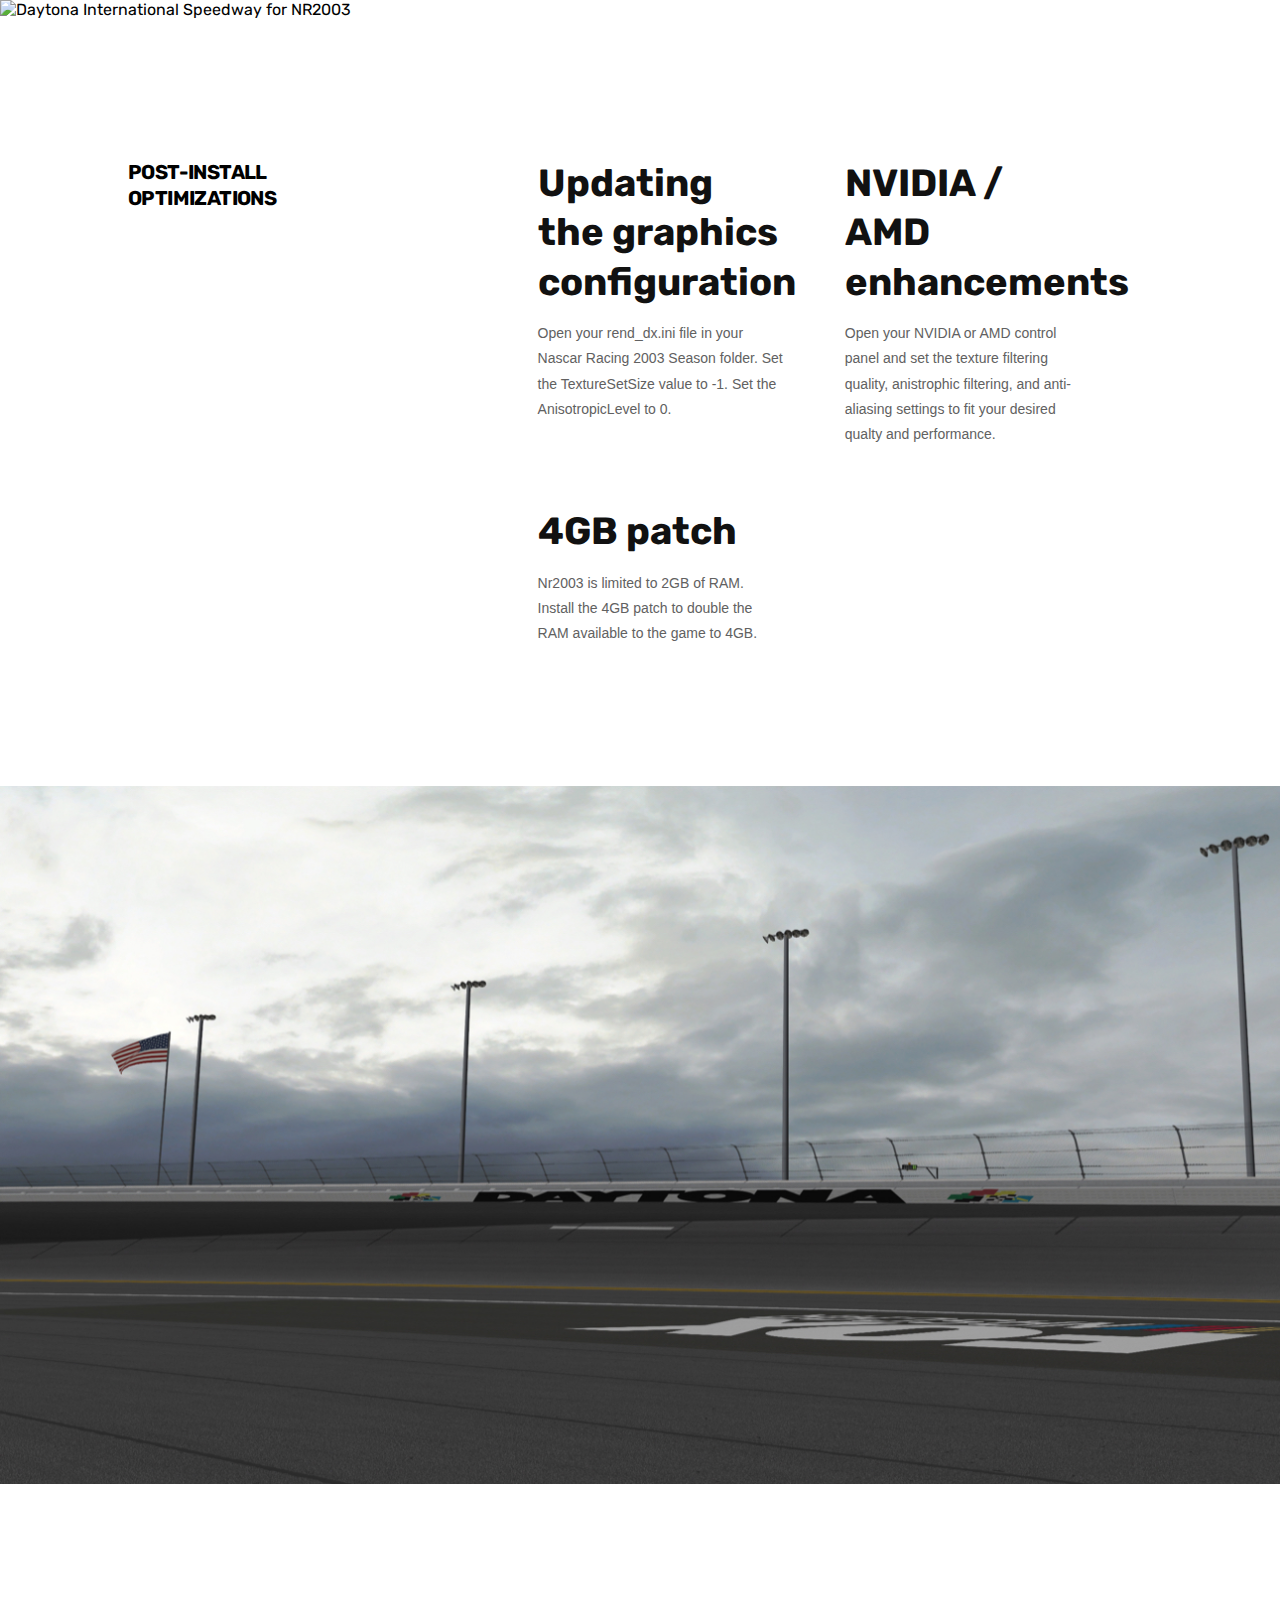
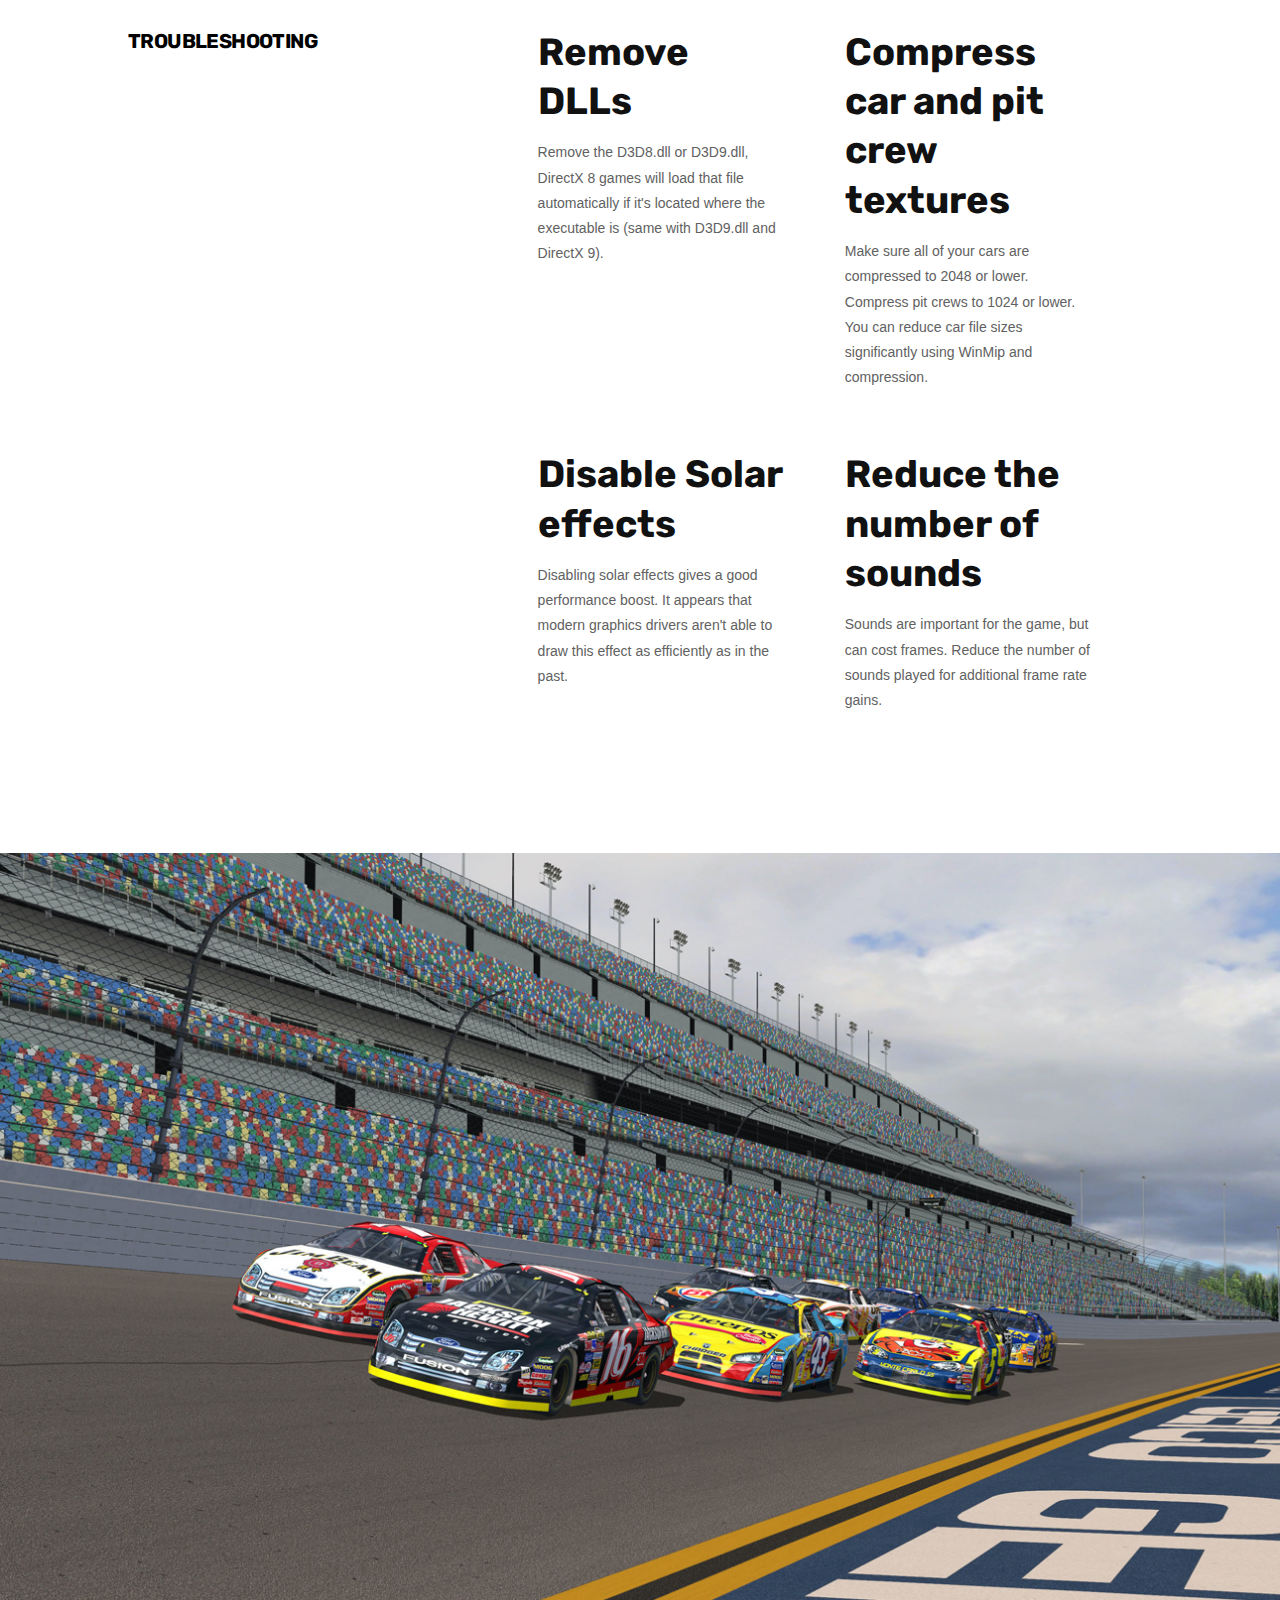
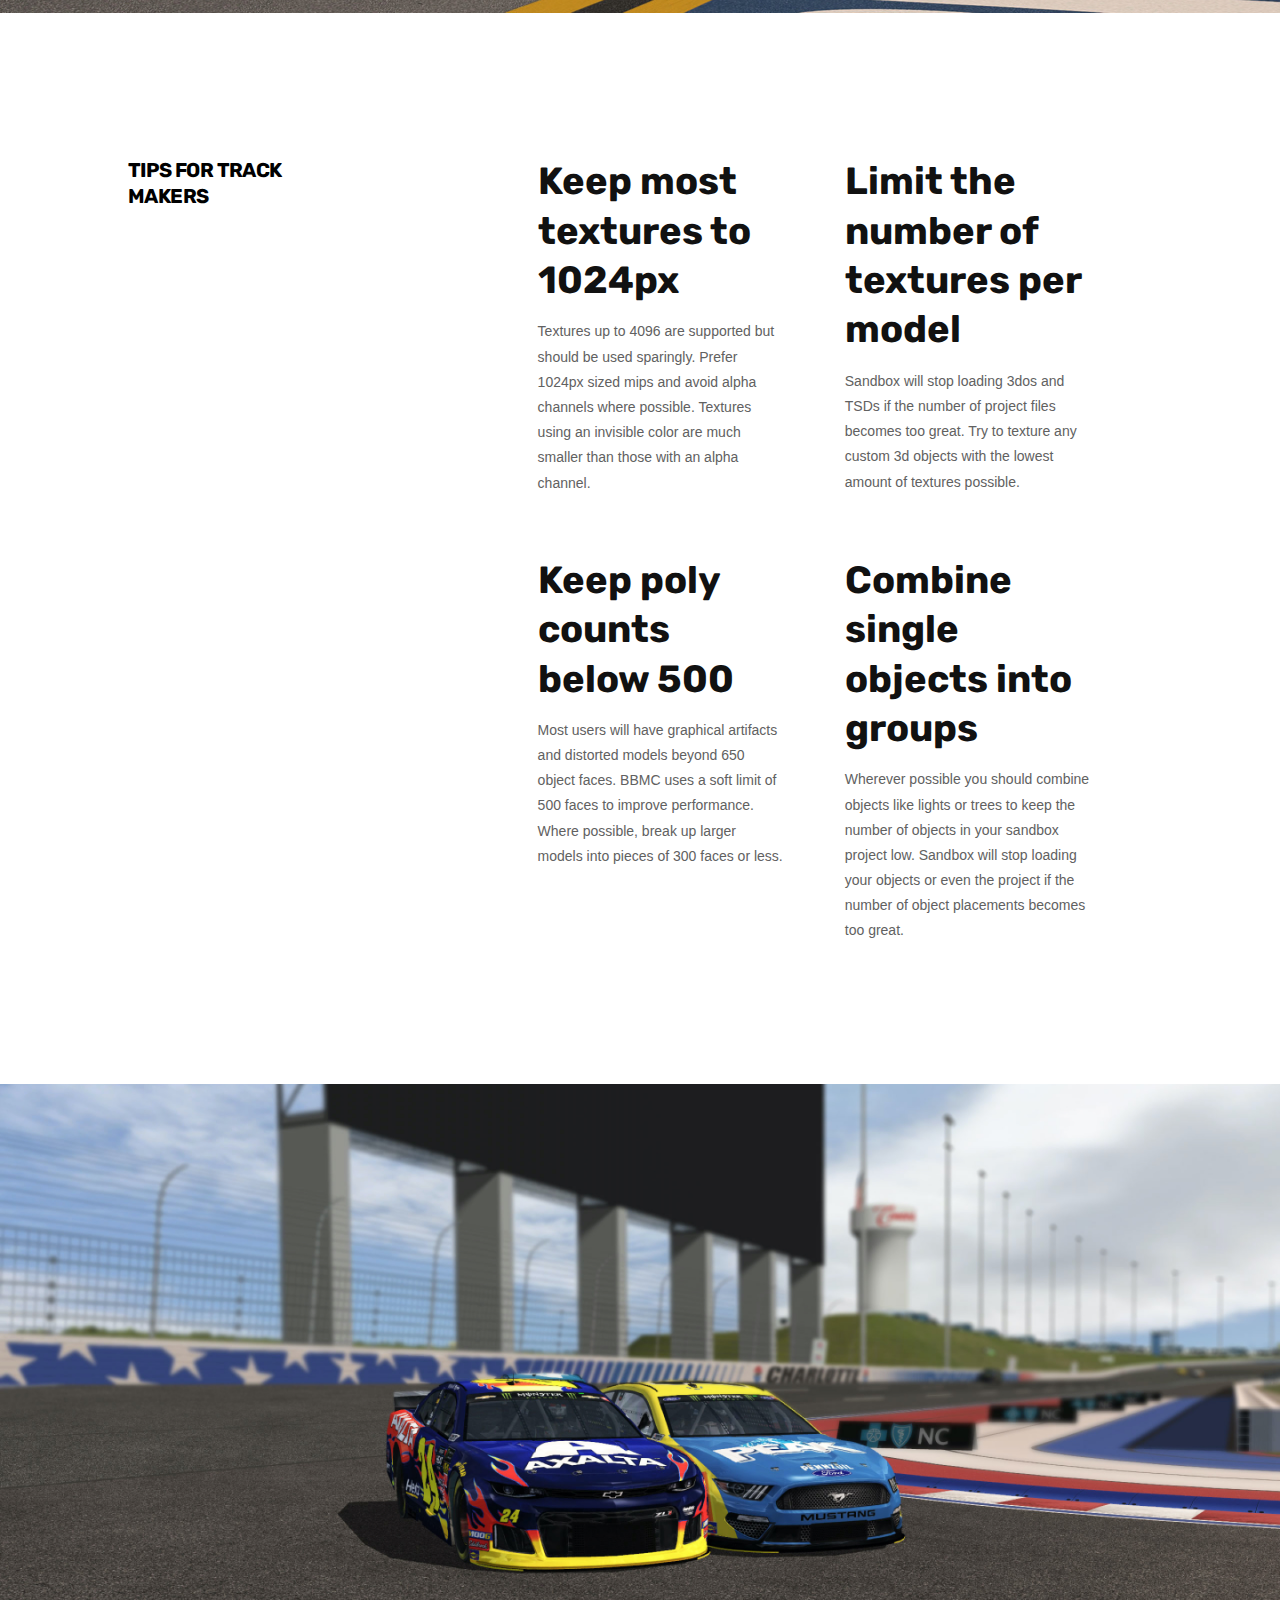
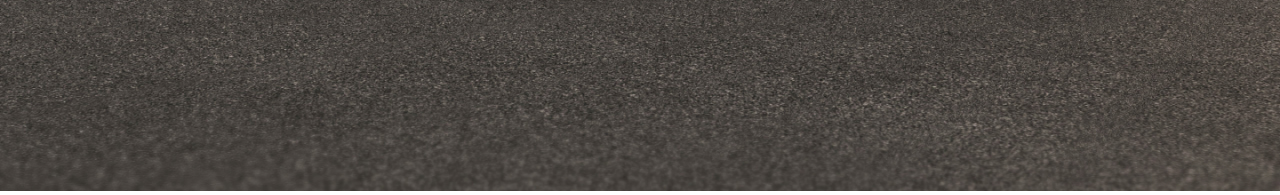
==== performance-guide/index.html @ 6f85775b "Adding performance page" ====
<!DOCTYPE html>
  <html>
  <head itemscope itemtype="http://schema.org/WebSite">
    <meta http-equiv="X-UA-Compatible" content="IE=edge" />
    <meta charset="utf-8" />

    <meta name="Author" content="Michael Ciarlo">
    <meta name="robots" content="noodp">
    <title itemprop="name">BBMC Performance Guide</title>
    <meta name="Description" content="BBMC tracks are made by Bryan Bieniek and Michael Ciarlo. We’re a team of passionate sim racers who decided to create new tracks for our favorite game — Nascar Racing 2003 Season. Our goal is to find the limits of the Papyrus racing engine while producing the most authentic and beautiful environments we can." />
    <meta name="Keywords" content="nr2003, nascar, papyrus, tracks, bb-mc, bbmc" />
    <meta name="viewport" content="width=device-width, initial-scale=1.0, user-scalable=yes" />
    <link href="https://fonts.googleapis.com/css2?family=Rubik:wght@600&display=swap" rel="stylesheet">

    <link href='../css/styles.css' rel='stylesheet' type='text/css' />
    <link rel="shortcut icon" type="image/png" href="../favicon.png"/>
    <link rel="icon" type="image/png" sizes="16x16" href="../favicon.png" />
    <link rel="icon" type="image/png" sizes="64x64" href="../favicon64.png">
    <link rel="icon" type="image/png" sizes="144x144" href="../favicon144.png">
    <link rel="icon" type="image/png" sizes="128x128" href="../favicon128.png">
    <link rel="icon" type="image/png" sizes="192x192" href="../favicon192.png">
  </head>
  <body class="performance-guide">
    <section class="performance-hero">
      <a href="/" title="Go to BBMC tracks"><img class="bbmc-logo" src="../images/bbmc_logo_white.svg"/></a>

      <div class="heading">
        <h1>Performance guide</h1>
        <p>Updated November 2020</p>
      </div>

      <img src="../images/performance-hero.jpg" alt="Daytona International Speedway for NR2003"/>
    </section>
    <section>
      <div class="wrapper flex">
        <h2>Post-install optimizations</h2>
        <ul>
          <li><strong>Updating the graphics configuration</strong><span>Open your rend_dx.ini file in your Nascar Racing 2003 Season folder. Set the TextureSetSize value to -1. Set the AnisotropicLevel to 0.</span></li><li><strong>NVIDIA / AMD enhancements</strong><span>Open your NVIDIA or AMD control panel and set the texture filtering quality, anistrophic filtering, and anti-aliasing settings to fit your desired qualty and performance.</span></li><li><strong>4GB patch</strong><span>Nr2003 is limited to 2GB of RAM. Install the 4GB patch to double the RAM available to the game to 4GB.</span></li>
        </ul>
      </div>
      <img src="../images/performance_01.jpg" class="full-bleed" alt="Daytona International Speedway for NR2003"/>
    </section>

    <section>
      <div class="wrapper flex">
        <h2>Troubleshooting</h2>
        <ul>
          <li><strong>Remove DLLs</strong><span>Remove the D3D8.dll or D3D9.dll, DirectX 8 games will load that file automatically if it's located where the executable is (same with D3D9.dll and DirectX 9).</span></li><li><strong>Compress car and pit crew textures</strong><span>Make sure all of your cars are compressed to 2048 or lower. Compress pit crews to 1024 or lower. You can reduce car file sizes significantly using WinMip and compression.</span></li><li><strong>Disable Solar effects</strong><span>Disabling solar effects gives a good performance boost. It appears that modern graphics drivers aren't able to draw this effect as efficiently as in the past.</span></li><li><strong>Reduce the number of sounds</strong><span>Sounds are important for the game, but can cost frames. Reduce the number of sounds played for additional frame rate gains.</span></li>
        </ul>
      </div>

      <img src="../images/performance_02.jpg" class="full-bleed" alt="Daytona International Speedway for NR2003"/>

    </section>

    <section>
      <div class="wrapper flex">
        <h2>Tips for track makers</h2>
        <ul>
          <li><strong>Keep most textures to 1024px</strong><span>Textures up to 4096 are supported but should be used sparingly. Prefer 1024px sized mips and avoid alpha channels where possible. Textures using an invisible color are much smaller than those with an alpha channel.</span></li><li><strong>Limit the number of textures per model</strong><span>Sandbox will stop loading 3dos and TSDs if the number of project files becomes too great. Try to texture any custom 3d objects with the lowest amount of textures possible.</span></li><li><strong>Keep poly counts below 500</strong><span>Most users will have graphical artifacts and distorted models beyond 650 object faces. BBMC uses a soft limit of 500 faces to improve performance. Where possible, break up larger models into pieces of 300 faces or less.</span></li><li><strong>Combine single objects into groups</strong><span>Wherever possible you should combine objects like lights or trees to keep the number of objects in your sandbox project low. Sandbox will stop loading your objects or even the project if the number of object placements becomes too great.</span></li>
        </ul>
      </div>
    </section>

    <section>
      <img src="../images/performance_03.jpg" class="full-bleed" alt="Bristol Motor Speedway for NR2003"/>
    </section>


    <script async src="https://www.googletagmanager.com/gtag/js?id=UA-72804362-2"></script>
    <script>
      window.dataLayer = window.dataLayer || [];
      function gtag(){dataLayer.push(arguments);}
      gtag('js', new Date());

      gtag('config', 'UA-72804362-2');
    </script>
  </body>
</html>
---- css/styles.css ----
html, body, div, span, applet, object, iframe,
h1, h2, h3, h4, h5, h6, p, blockquote, pre,
a, abbr, acronym, address, big, cite, code,
del, dfn, em, img, ins, kbd, q, s, samp,
small, strike, strong, sub, sup, tt, var,
b, u, i, center,
dl, dt, dd, ol, ul, li,
fieldset, form, label, legend,
table, caption, tbody, tfoot, thead, tr, th, td,
article, aside, canvas, details, embed,
figure, figcaption, footer, header, hgroup,
menu, nav, output, ruby, section, summary,
time, mark, audio, video {
  margin: 0;
  padding: 0;
  border: 0;
  font-size: 100%;
  font: inherit;
  vertical-align: baseline;
}
/* HTML5 display-role reset for older browsers */
article, aside, details, figcaption, figure,
footer, header, hgroup, menu, nav, section {
  display: block;
}

ol, ul {
  list-style: none;
}
blockquote, q {
  quotes: none;
}
blockquote:before, blockquote:after,
q:before, q:after {
  content: '';
  content: none;
}
table {
  border-collapse: collapse;
  border-spacing: 0;
}

a {
  text-decoration: none;
}

.wrapper {
  width: 90%;
  margin: 0 auto;
}

.track,
#archives,
#if-you-like-us {
  max-width: 1440px;
  margin: 0 auto;
}

html, body {
  background-color: #fff;
  font-family: "Rubik", "Helvetica", "Helvetica Neue", sans-serif;
  overflow-x: hidden;
}

.page-container {
  background: white;
}

p, a, li {
  font-family: "Helvetica", "Helvetica Neue", sans-serif;
}

em {
  font-style: italic;
}

.button,
input[type=submit] {
  border: 3px solid #E72C2C;
  padding: 14px 20px;
  font-size: 14px;
  color: #E72C2C;
  line-height: 1;
  font-weight: bold;
  display: inline-block;
  position: relative;
  z-index: 2;
  cursor: pointer;
  box-shadow: 0 1px 2px rgba(0,0,0,.1);
  transform: translate3d(0,0,0);
  transition: box-shadow 150ms ease-in-out, transform 150ms ease-in-out, background-color 100ms ease-in-out, color 100ms ease-in-out;
}

input[type=submit] {
  background-color: white;
  margin-top: 0;
  transform-origin: right;
  background-color: #E72C2C;
  color: white;
  font-size: 12px;
  -webkit-appearance: none;
}

.button:hover,
input[type=submit]:hover {
  background-color: #E72C2C;
  color: white;
  transform: translate3d(0,-1px,0);
  box-shadow: 0 8px 20px rgba(0,0,0,.3)
}

nav {
  box-sizing: border-box;
  text-align: center;
  background: #fff;
}

nav .wrapper {
  position: relative;
  padding: 28px 0 24px;
  border-bottom: 1px solid #eaeaea;
}

nav p {
  font-size: 10px;
  color: #757575;
  text-transform: uppercase;
  letter-spacing: 2px;
  padding: 4px 0;
}

nav form {
  display: none;
}

h2 {
  font-size: 22px;
  line-height: 1.3;
  font-weight: bold;
  margin-bottom: .5em;
  letter-spacing: -.03em;
  position: relative;
  z-index: 2;
  text-transform: uppercase;
}

p, li {
  font-size: 12px;
  color: #616161;
  line-height: 1.8;
}

p + p {
  margin-top: 2em;
}

p + a {
  margin-top: 2em;
}

.bbmc-logo {
  width: 140px;
  display: inline-block;
}

.nr2003-logo {
  display: none;
}

.track-nav {
  padding: 50px 0 50px;
  text-align: center;
}

.track-nav li.new::after,
.track.new h2::before {
  content: "NEW";
  font-family: "Rubik", "Helvetica", "Helvetica Neue", sans-serif;
  font-size: 10px;
  padding: 3px 3px;
  color: #fff;
  font-weight: bold;
  text-transform: uppercase;
  background-color: #E72C2C;
  position: absolute;
  top: 60px;
  left: 50%;
  margin-left: -15px;
  pointer-events: none;
}

.track.new h2::before {
  top: 5px;
  left: 0;
  margin-left: 0
}

.track-nav li {
  vertical-align: top;
  padding: 84px 0 30px;
  display: inline-block;
  width: 150px;
  text-align: center;
  position: relative;
}

.track-nav img {
  position: absolute;
  height: 90px;
  width: 120px;
  top: 0;
  left: 50%;
  margin-left: -60px;
  opacity: .2;
  transition: opacity 150ms ease-in-out;
}

.track-nav a:hover img {
  opacity: 1;
}

.track-nav a:hover .track-title {
  color: #E72C2C
}

.track-title,
.track-status {
  display: block;
  line-height: 1.4
}

.track-title {
  font-size: 12px;
  color: #333;
  font-weight: 600;
  letter-spacing: 0px;
  font-family: "Rubik", "Helvetica", "Helvetica Neue", sans-serif;
  text-transform: uppercase;
}

.pending .track-title {
  color: #7B7B7B;
}

.track-status {
  font-size: 13px;
  color: #7B7B7B;
  text-align: center;
}

.track {
  background: #1F1F1F;
  position: relative;
  margin-bottom: 40px;
}

.details-sidebar {
  background: #f5f7f9;
  color: #111;
  padding: 60px 40px;
  position: relative;
  overflow: hidden;
}

.details-sidebar p,
#if-you-like-us p {
  max-width: 400px;
  position: relative;
  z-index: 2;
}

.track a {
  color: #E72C2C;
}

.track a:hover {
  color: #fff;
}

.gallery {
  background-color: #1F1F1F;
  position: relative;
  z-index: 1;
  flex: 1;
  overflow: hidden;
}

.gallery li {
  position: relative;
}

.gallery img {
  display: block;
  width: 100%;
  opacity: 0;
  transition: opacity 200ms ease-in-out;
}

.gallery li:nth-child(n+2) {
  position: absolute;
  top: 0;
  left: 0;
}

.gallery li.active img {
  opacity: 1
}

.next-btn {
  position: absolute;
  display: block;
  right: 12px;
  bottom: 12px;
  z-index: 10;
  background: rgba(0,0,0,.5) url("../images/right_arrow.png") center no-repeat;
  background-size: 10px auto;
  width: 40px;
  height: 40px;
  font-size: 0;
  text-indent: -9999px;
  opacity: 0.8;
  transition: background-color 200ms ease-in-out;
}

.next-btn:hover {
  background-color: #111;
}

form input[type=submit] {
  margin-top: 2.5em;
  opacity: 1;
  display: inline-block;
}

.sandbox-track {
  width: 80%;
  margin-bottom: 40px;
}

#if-you-like-us {
  padding: 4em 0 6em;
}

#if-you-like-us input[type=submit] {
  font-size: 14px;
  padding: 18px 35px;
}

#if-you-like-us .wrapper {
  margin: 0 0 0 10%;
  width: 80%;
}

#if-you-like-us a {
  color: #656565;
  text-decoration: underline;
}

#if-you-like-us a:hover {
  color: #E72C2C;
}

.charlotte-image {
  width: 100%;
}

.half-image {
  width: 100%;
}

.about-image {
  margin: 6em auto 0;
  display: block;
  width: 80%;
}

#archives {
  padding: 120px 0;
}

#archives ul {
  display: flex;
  flex-direction: row;
  flex-wrap: wrap;
  border-bottom: 1px solid #eaeaea;
}

#archives li {
  flex: 1;
  border-top: 1px solid #eaeaea;
  position: relative;
  box-sizing: border-box;
}

#archives li:nth-child(odd) {
  padding: 2em 5% 2em 0;
  border-right: 1px solid #eaeaea;
}

#archives li:nth-child(even) {
  padding: 2em 0 2em 5%;
}

.download-title {
  font-size: 16px;
  display: block;
  margin-bottom: 1em;
  color: #333;
}

#archives h2 {
  font-size: 12px;
  text-transform: uppercase;
  letter-spacing: 0.2em;
  margin-bottom: 3em;
  color: #767676;
}

#archives a {
  display: inline-block;
  padding: .5em 1em;
  background: #f1f1f1;
  color: #333;
  font-size: 12px;
  font-weight: bold;
  flex: 1;
  box-shadow: 0 1px 2px rgba(0,0,0,.1);
  transform: translate3d(0,0,0);
  transition: box-shadow 150ms ease-in-out, transform 150ms ease-in-out, background-color 100ms ease-in-out, color 100ms ease-in-out;
}

#archives a:hover {
  background-color: #E72C2C;
  color: white;
  transform: translate3d(0,-1px,0);
  box-shadow: 0 8px 20px rgba(0,0,0,.3)
}

/*
* PERFORMANCE GUIDE
*/
.performance-hero {
  position: relative;
}

.performance-hero .bbmc-logo {
  position: absolute;
  top: 40px;
  left: 35%;
  width: 100px;
  z-index: 9999;
}

.performance-hero img {
  width: 180%;
  margin-left: -30%;
}

.performance-hero .heading {
  position: absolute;
  bottom: 40px;
  left: 5%;
  z-index: 9999;
}

.performance-hero h1 {
  font-size: 32px;
  line-height: .9;
  padding-bottom: .2em;
  text-transform: uppercase;
  color: white;
}

.performance-hero p {
  color: #b1b1b1;
}

.wrapper.flex {
  padding: 40px 0;
  width: 90%;
  max-width: 100%;
  position: relative;
}

.wrapper.flex h2 {
  max-width: 300px;
  font-size: 18px;
  text-transform: uppercase;
}

.performance-guide .full-bleed {
  width: 100%;
}

.performance-guide li {
  display: inline-block;
  vertical-align: top;
  padding-top: 30px;
  max-width: 400px;
}

.performance-guide li strong {
  font-size: 16px;
  font-weight: bold;
  display: block;
  line-height: 1.3;
  color: #111;
  font-family: "Rubik", "Helvetica", "Helvetica Neue", sans-serif;
}

.performance-guide li span {
  margin-top: .5em;
  line-height: 1.8;
  display: block;
}

@media screen and (min-width:520px) {
  .details-sidebar img {
    width: 230px;
  }
}

@media screen and (min-width:768px) {
  h2 {
    font-size: 28px;
  }

  .wrapper {
    width: 96%;
  }

  nav .wrapper {
    padding: 35px 0
  }

  nav form {
    position: absolute;
    top: 34px;
    right: 0;
    z-index: 9999;
    display: block;
  }

  nav input[type=submit] {
    margin: 0;
  }

  .nr2003-logo {
    display: block;
    position: absolute;
    top: 40px;
    left: 0;
    width: 60px;
  }

  .track-nav {
    padding: 40px 0 80px;
    text-align: center;
  }

  .track-nav.row-one {
    padding-bottom: 0;
  }

  .track-nav.row-one {
    padding-top: 10px;
  }

  .track-nav li.new::after {
    top: 85px;
  }

  .track-nav li {
    width: 15%;
    padding: 120px 0 0;
  }

  .track-nav img {
    top: 30px;
  }

  .details-sidebar {
    padding: 40px;
  }

  .details-sidebar h2,
  .details-sidebar p {
    width: 90%;
    max-width: 400px;
  }

  .details-sidebar img {
    width: 280px;
  }

  #if-you-like-us {
    padding: 8em 0 10em;
    display: flex;
    flex-direction: row;
    flex-wrap: nowrap;
  }

  #if-you-like-us .wrapper {
    flex: 1;
    margin-left: 5%;
  }

  #if-you-like-us .about-image {
    max-width: 40%;
    height: auto;
    margin: 0 5% 0 10%;
    display: block;
  }

  .sandbox-track {
    width: 495px;
    margin-bottom: 60px;
  }

  .download-title {
    font-size: 18px;
  }

  #archives a {
    font-size: 14px;
    font-weight: normal;
  }

  .performance-hero img {
    width: 100%;
    margin-left: 0;
  }

  .performance-hero .bbmc-logo {
    top: 60px;
    left: 10%;
  }

  .performance-hero .heading {
    bottom: 60px;
    left: 10%;
  }

  .performance-hero h1 {
    font-size: 38px;
  }

  .wrapper.flex {
    display: flex;
    flex-direction: row;
    flex-wrap: nowrap;
    padding: 60px 0;
    width: 80%;
  }

  .wrapper.flex h2 {
    width: 20%;
    max-width: 100%;
    font-size: 20px;
  }

  .wrapper.flex ul {
    width: 60%;
    margin-left: 20%;
  }

  .performance-guide li {
    width: 40%;
    padding-top: 40px;
  }

  .performance-guide li strong {
    font-size: 24px;
  }

  .performance-guide li span {
    margin-top: 1em;
  }

  .performance-guide li:nth-child(1),
  .performance-guide li:nth-child(2) {
    padding-top: 0;
  }

  .performance-guide li:nth-child(odd) {
    margin-right: 5%;
  }

  .performance-guide li:nth-child(even) {
    margin-left: 5%;
  }
}

@media screen and (min-width:1024px) {
  p, li {
    font-size: 13px;
  }

  .wrapper {
    width: 92%;
  }

  .nr2003-logo {
    width: 70px;
  }

  .track-nav.row-one {
    padding-top: 30px;
  }

  .track {
    display: flex;
    flex-direction: row;
    flex-wrap: nowrap;
    margin-bottom: 60px;
  }

  .details-sidebar {
    width: 30%;
  }

  .details-sidebar img {
    width: 340px;
    bottom: 60px;
  }

  .gallery img {
    width: auto;
    height: 500px;
    margin-left: -130px;
  }

  #if-you-like-us {
    padding-bottom: 12em;
  }

  #if-you-like-us h2 {
    margin-top :1em;
  }

  #if-you-like-us .wrapper {
    margin-left: 10%;
  }

  #if-you-like-us .about-image {
    margin-right: 10%;
  }

  #archives h2 {
    font-size: 14px;
  }

  #archives li:nth-child(odd) {
    padding: 3em 5% 3em 0;
  }

  #archives li:nth-child(even) {
    padding: 3em 0 3em 5%;
  }

  .download-title {
    font-size: 20px;
  }

  .performance-hero h1 {
    font-size: 51px;
  }

  .wrapper.flex {
    padding: 100px 0;
  }

  .performance-guide li {
    padding-top: 50px;
  }

  .performance-guide li strong {
    font-size: 32px;
  }
}

@media screen and (min-width:1180px) {
  .details-sidebar {
    width: 24%;
  }

  .gallery img {
    width: 128%;
    height: auto;
    margin-left: -14%;
  }

  .details-sidebar img {
    width: 432px;
    bottom: 20px;
  }
}

@media screen and (min-width:1280px) {
  p, li {
    font-size: 14px;
  }

  .details-sidebar {
    padding: 60px 50px;
  }

  .track {
    margin-bottom: 80px;
  }

  .track-nav {
    text-align: center;
  }

  .gallery img {
    width: 120%;
    margin-left: -10%;
  }

  footer {
    font-size: 12px;
  }

  footer .wrapper {
    padding: 140px 0 170px;
    position: relative;
  }

  #archives li {
    padding: 4em 0;
  }

  .performance-hero h1 {
    font-size: 67px;
  }

  .wrapper.flex {
    padding: 140px 0;
  }

  .performance-guide li {
    padding-top: 60px;
  }

  .performance-guide li strong {
    font-size: 38px;
  }
}

@media screen and (min-width:1440px) {
  nav .wrapper {
    padding: 44px 0;
    width: 88%;
    max-width: 1440px;
  }

  .nr2003-logo {
    top: 48px;
  }

  nav form {
    top: 42px;
  }

  .wrapper {
    width: 88%;
  }

  .track-nav {
    padding: 70px 0 90px;
  }

  .track-nav li {
    padding: 120px 0 20px;
  }

  .track-nav img {
    top: 20px;
  }

  .track-nav img {
    width: 150px;
    margin-left: -75px;
  }

  .details-sidebar {
    width: 22%;
  }
}

@media screen and (min-width: 1920px) {
  h2 {
    font-size: 36px;
  }

  p {
    font-size: 16px;
  }

  .gallery img {
    width: 120%;
    margin-left: -10%;
  }

  .track-nav li {
    width: 10%;
  }

  .details-sidebar {
    width: 20%;
  }

  #if-you-like-us .wrapper {
    margin-left: 15%;
  }

  #if-you-like-us .about-image {
    margin-right: 15%;
  }
}
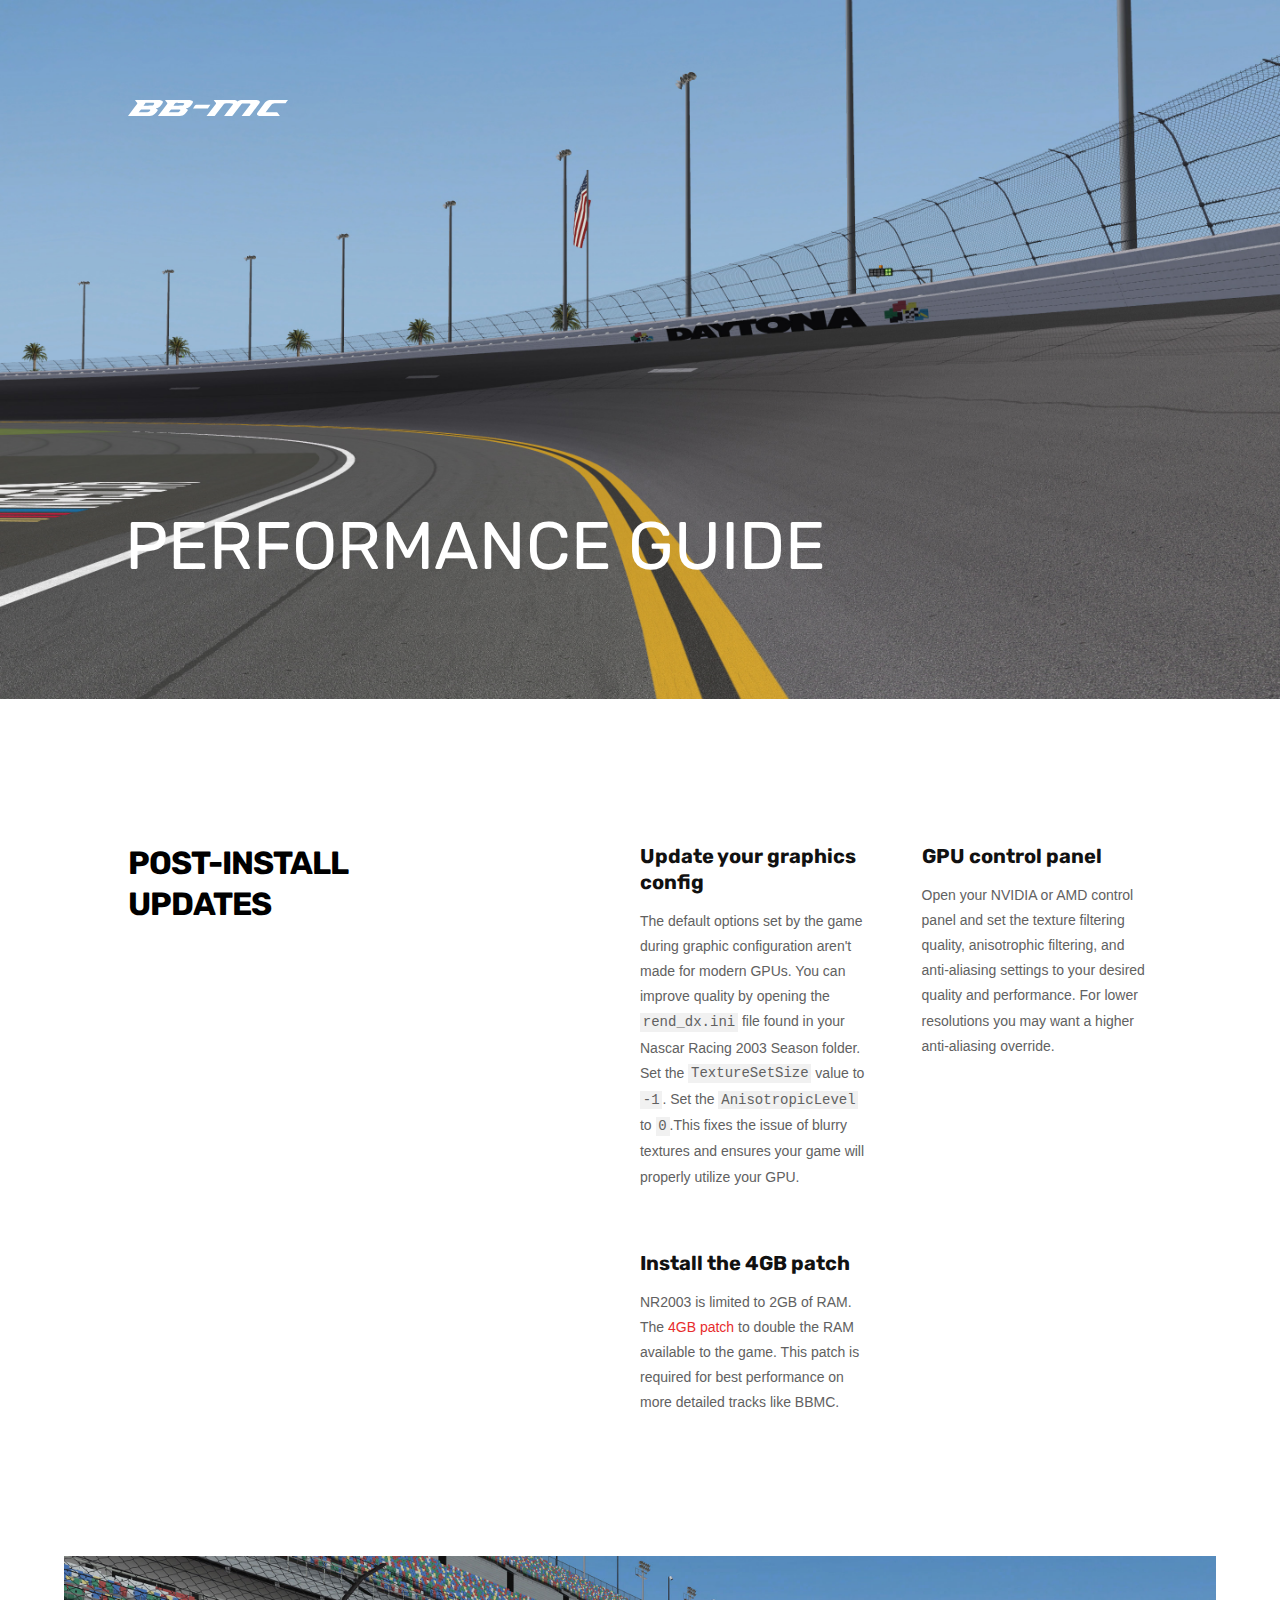
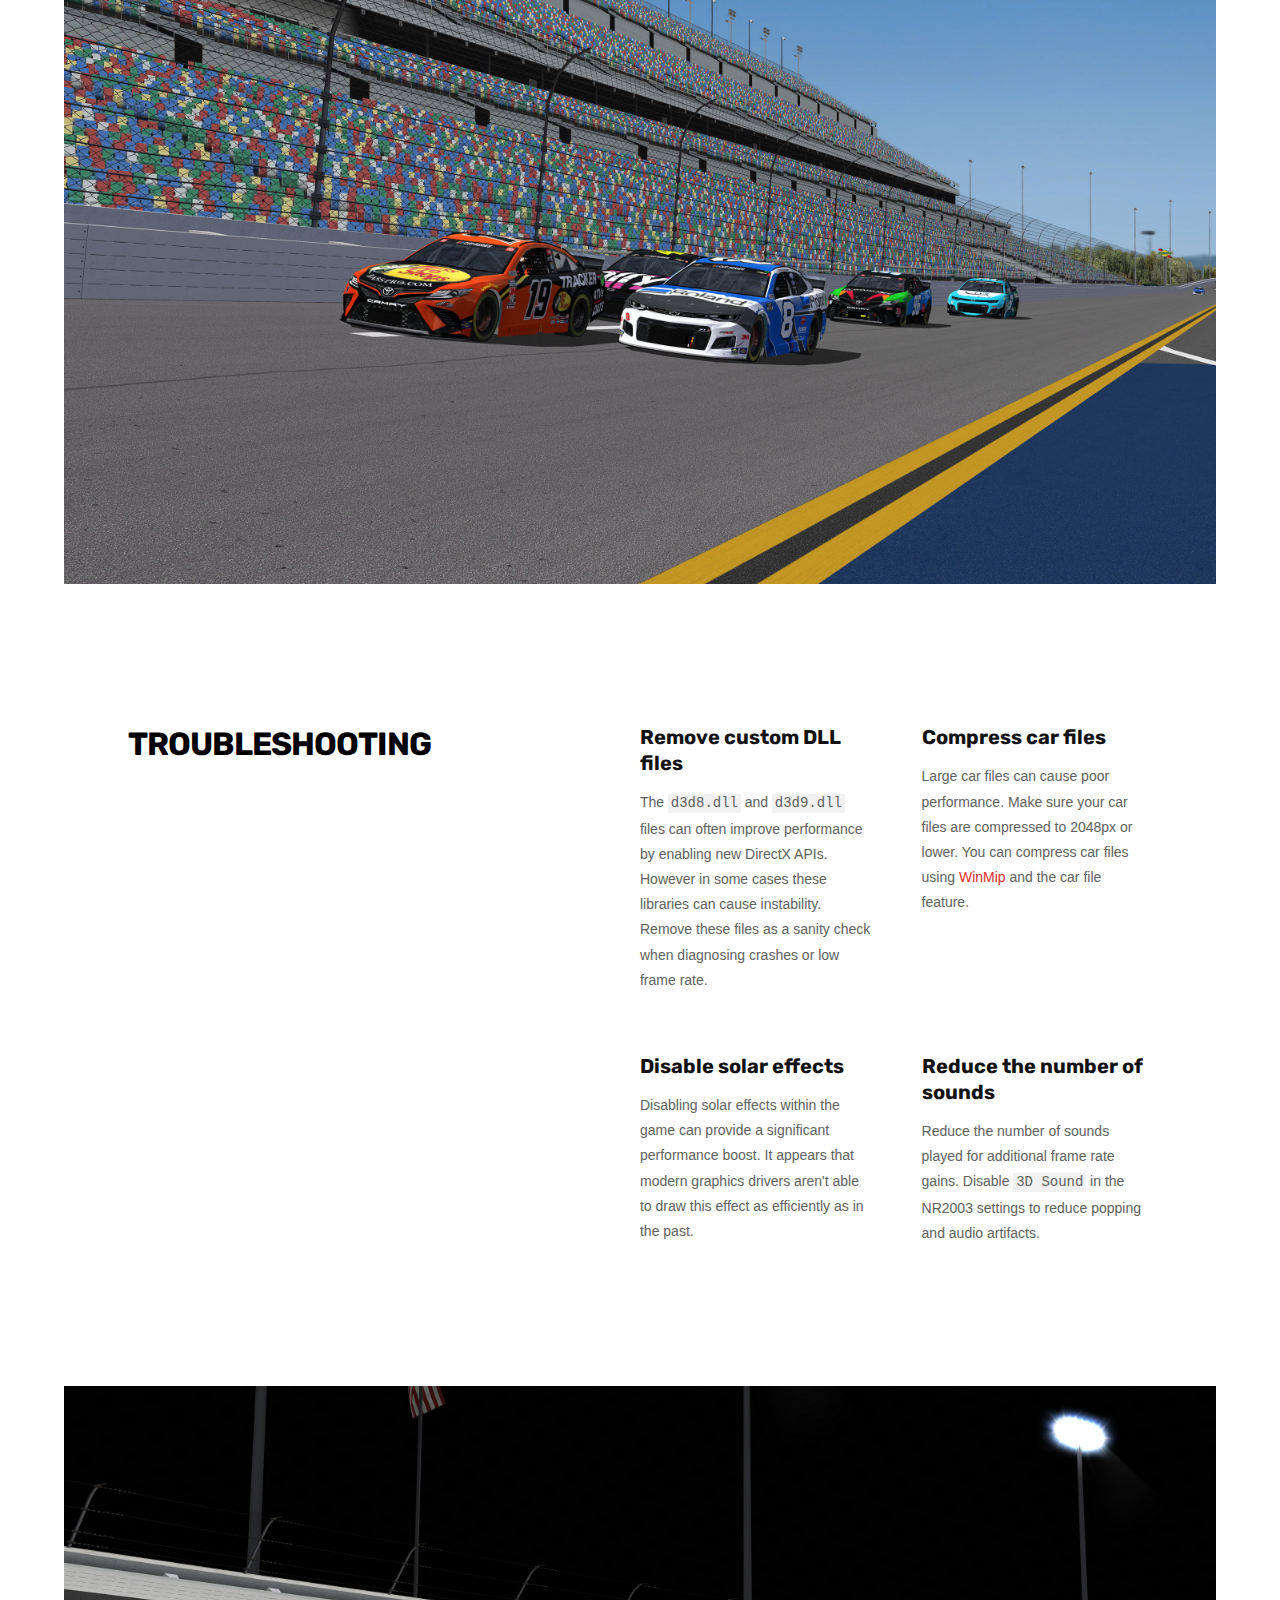
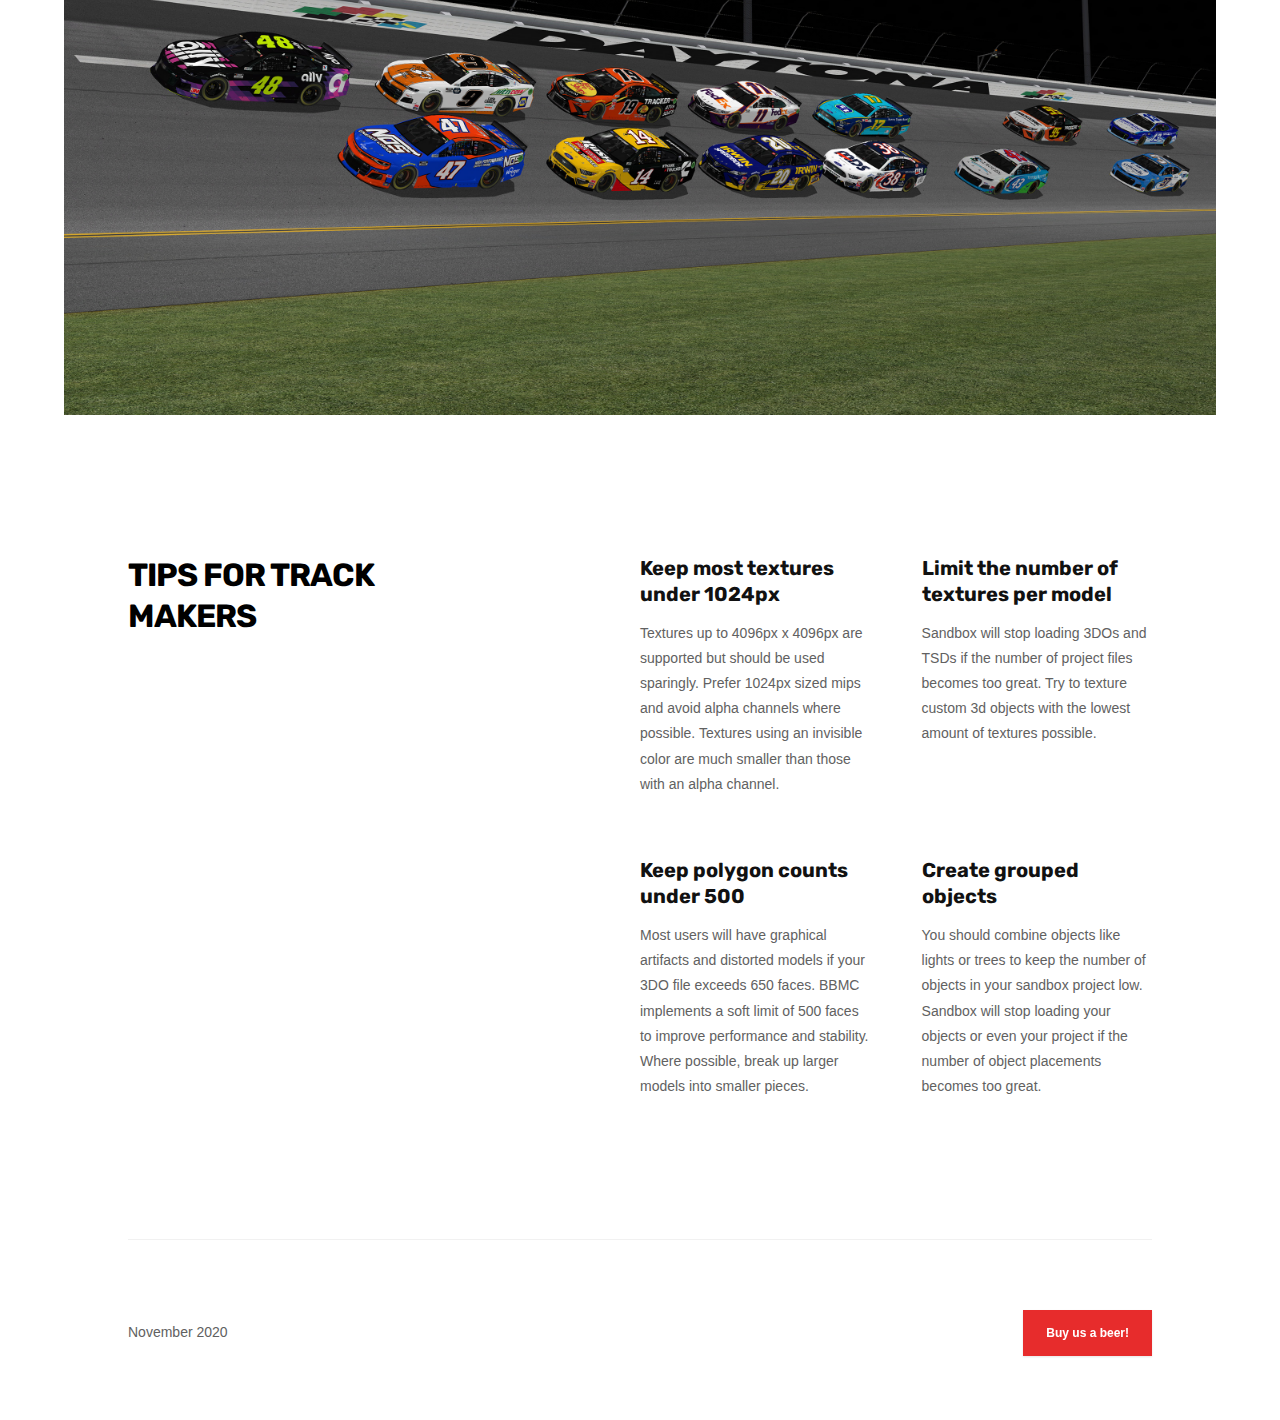
==== commit 65c02b5f: "Performance guide" ====
--- a/performance-guide/index.html
+++ b/performance-guide/index.html
@@ -26,16 +26,15 @@
 
       <div class="heading">
         <h1>Performance guide</h1>
-        <p>Updated November 2020</p>
       </div>
 
       <img src="../images/performance-hero.jpg" alt="Daytona International Speedway for NR2003"/>
     </section>
     <section>
       <div class="wrapper flex">
-        <h2>Post-install optimizations</h2>
+        <h2>Post-install updates</h2>
         <ul>
-          <li><strong>Updating the graphics configuration</strong><span>Open your rend_dx.ini file in your Nascar Racing 2003 Season folder. Set the TextureSetSize value to -1. Set the AnisotropicLevel to 0.</span></li><li><strong>NVIDIA / AMD enhancements</strong><span>Open your NVIDIA or AMD control panel and set the texture filtering quality, anistrophic filtering, and anti-aliasing settings to fit your desired qualty and performance.</span></li><li><strong>4GB patch</strong><span>Nr2003 is limited to 2GB of RAM. Install the 4GB patch to double the RAM available to the game to 4GB.</span></li>
+          <li><strong>Update your graphics config</strong><span>The default options set by the game during graphic configuration aren't made for modern GPUs. You can improve quality by opening the <code>rend_dx.ini</code> file found in your Nascar Racing 2003 Season folder. Set the <code>TextureSetSize</code> value to <code>-1</code>. Set the <code>AnisotropicLevel</code> to <code>0</code>.This fixes the issue of blurry textures and ensures your game will properly utilize your GPU.</span></li><li><strong>GPU control panel</strong><span>Open your NVIDIA or AMD control panel and set the texture filtering quality, anisotrophic filtering, and anti-aliasing settings to your desired quality and performance. For lower resolutions you may want a higher anti-aliasing override.</span></li><li><strong>Install the 4GB patch</strong><span>NR2003 is limited to 2GB of RAM. The <a href="https://ntcore.com/?page_id=371" title="4GB patch download">4GB patch</a> to double the RAM available to the game. This patch is required for best performance on more detailed tracks like BBMC.</span></li>
         </ul>
       </div>
       <img src="../images/performance_01.jpg" class="full-bleed" alt="Daytona International Speedway for NR2003"/>
@@ -45,7 +44,7 @@
       <div class="wrapper flex">
         <h2>Troubleshooting</h2>
         <ul>
-          <li><strong>Remove DLLs</strong><span>Remove the D3D8.dll or D3D9.dll, DirectX 8 games will load that file automatically if it's located where the executable is (same with D3D9.dll and DirectX 9).</span></li><li><strong>Compress car and pit crew textures</strong><span>Make sure all of your cars are compressed to 2048 or lower. Compress pit crews to 1024 or lower. You can reduce car file sizes significantly using WinMip and compression.</span></li><li><strong>Disable Solar effects</strong><span>Disabling solar effects gives a good performance boost. It appears that modern graphics drivers aren't able to draw this effect as efficiently as in the past.</span></li><li><strong>Reduce the number of sounds</strong><span>Sounds are important for the game, but can cost frames. Reduce the number of sounds played for additional frame rate gains.</span></li>
+          <li><strong>Remove custom DLL files</strong><span>The <code>d3d8.dll</code> and <code>d3d9.dll</code> files can often improve performance by enabling new DirectX APIs. However in some cases these libraries can cause instability. Remove these files as a sanity check when diagnosing crashes or low frame rate.</span></li><li><strong>Compress car files</strong><span>Large car files can cause poor performance. Make sure your car files are compressed to 2048px or lower. You can compress car files using <a href="https://nr2k3.weebly.com/links.html">WinMip</a> and the car file feature.</span></li><li><strong>Disable solar effects</strong><span>Disabling solar effects within the game can provide a significant performance boost. It appears that modern graphics drivers aren't able to draw this effect as efficiently as in the past.</span></li><li><strong>Reduce the number of sounds</strong><span>Reduce the number of sounds played for additional frame rate gains. Disable <code>3D Sound</code> in the NR2003 settings to reduce popping and audio artifacts.</span></li>
         </ul>
       </div>
 
@@ -57,17 +56,23 @@
       <div class="wrapper flex">
         <h2>Tips for track makers</h2>
         <ul>
-          <li><strong>Keep most textures to 1024px</strong><span>Textures up to 4096 are supported but should be used sparingly. Prefer 1024px sized mips and avoid alpha channels where possible. Textures using an invisible color are much smaller than those with an alpha channel.</span></li><li><strong>Limit the number of textures per model</strong><span>Sandbox will stop loading 3dos and TSDs if the number of project files becomes too great. Try to texture any custom 3d objects with the lowest amount of textures possible.</span></li><li><strong>Keep poly counts below 500</strong><span>Most users will have graphical artifacts and distorted models beyond 650 object faces. BBMC uses a soft limit of 500 faces to improve performance. Where possible, break up larger models into pieces of 300 faces or less.</span></li><li><strong>Combine single objects into groups</strong><span>Wherever possible you should combine objects like lights or trees to keep the number of objects in your sandbox project low. Sandbox will stop loading your objects or even the project if the number of object placements becomes too great.</span></li>
+          <li><strong>Keep most textures under 1024px</strong><span>Textures up to 4096px x 4096px are supported but should be used sparingly. Prefer 1024px sized mips and avoid alpha channels where possible. Textures using an invisible color are much smaller than those with an alpha channel.</span></li><li><strong>Limit the number of textures per model</strong><span>Sandbox will stop loading 3DOs and TSDs if the number of project files becomes too great. Try to texture custom 3d objects with the lowest amount of textures possible.</span></li><li><strong>Keep polygon counts under 500</strong><span>Most users will have graphical artifacts and distorted models if your 3DO file exceeds 650 faces. BBMC implements a soft limit of 500 faces to improve performance and stability. Where possible, break up larger models into smaller pieces.</span></li><li><strong>Create grouped objects</strong><span>You should combine objects like lights or trees to keep the number of objects in your sandbox project low. Sandbox will stop loading your objects or even your project if the number of object placements becomes too great.</span></li>
         </ul>
       </div>
     </section>
 
-    <section>
-      <img src="../images/performance_03.jpg" class="full-bleed" alt="Bristol Motor Speedway for NR2003"/>
-    </section>
+    <footer>
+      <div class="wrapper flex">
+        <p>November 2020</p>
 
+        <form action="https://www.paypal.com/cgi-bin/webscr" method="post" target="_top">
+          <input type="hidden" name="cmd" value="_s-xclick">
+          <input type="hidden" name="encrypted" value="-----BEGIN [base64]/Ld/7AnKTxLSsSn9MILS9XUJB+LjviXIjpAPSilrXqiF1tpsbYVTB7MCBTBFT0xLMkMaRyl9DXPT93Aesy8qOb44S8ISNP3ZuZ2pFSe6hI1AZSZCnqjGi8lLxo4keRy+KV/[base64]/hJl66/RGqrj5rFb08sAABNTzDTiqqNpJeBsYs/[base64]/MA0GCSqGSIb3DQEBBQUAA4GBAIFfOlaagFrl71+jq6OKidbWFSE+Q4FqROvdgIONth+8kSK//Y/4ihuE4Ymvzn5ceE3S/[base64]/CYFsrI1hrlqDE5iIVI6xHju+7VVsXNITMTmZ12gdlLPNahbM4hONWyWEFKC5I/IgQmeHvSf1NakFo8JRTotuAVs6D/0YvlEqB1TQoZnE9zcMwkSItXrFla8p/ffb0wojvuf2L8EDoYLwv6KZ6eOqG/DkrmI8Ya5G-----END PKCS7-----">
+          <input type="submit" border="0" value="Buy us a beer!" name="submit" alt="Buy us a beer through Paypal">
+        </form>
+      </div>
+    </footer>
 
-    <script async src="https://www.googletagmanager.com/gtag/js?id=UA-72804362-2"></script>
     <script>
       window.dataLayer = window.dataLayer || [];
       function gtag(){dataLayer.push(arguments);}
--- a/css/styles.css
+++ b/css/styles.css
@@ -40,8 +40,19 @@
   border-spacing: 0;
 }
 
-a {
+a:link {
   text-decoration: none;
+  color: #E72C2C;
+  transition: color 100ms ease-in-out;
+}
+
+a:hover,
+a:visited:hover {
+  color: #111;
+}
+
+a:visited {
+  color: #9f4242;
 }
 
 .wrapper {
@@ -72,6 +83,12 @@
 
 em {
   font-style: italic;
+}
+
+code {
+  font-family: "Consolas", monospace;
+  background: #f1f1f1;
+  padding: 0.1em .2em;
 }
 
 .button,
@@ -466,13 +483,16 @@
 .performance-hero h1 {
   font-size: 32px;
   line-height: .9;
-  padding-bottom: .2em;
+  padding-bottom: .4em;
   text-transform: uppercase;
   color: white;
+  margin-left: -.05em;
 }
 
 .performance-hero p {
-  color: #b1b1b1;
+  color: rgba(255,255,255,.5);
+  text-transform: uppercase;
+  letter-spacing: 0.03em;
 }
 
 .wrapper.flex {
@@ -484,12 +504,14 @@
 
 .wrapper.flex h2 {
   max-width: 300px;
-  font-size: 18px;
+  font-size: 20px;
   text-transform: uppercase;
 }
 
 .performance-guide .full-bleed {
-  width: 100%;
+  width: 90%;
+  display: block;
+  margin: 0 auto;
 }
 
 .performance-guide li {
@@ -514,6 +536,17 @@
   display: block;
 }
 
+.performance-guide footer .wrapper {
+  border-top: 1px solid #f1f1f1;
+  padding: 80px 0;
+}
+
+.performance-guide footer form {
+  position: absolute;
+  top: 40px;
+  right: 0;
+}
+
 @media screen and (min-width:520px) {
   .details-sidebar img {
     width: 230px;
@@ -632,12 +665,12 @@
   }
 
   .performance-hero .bbmc-logo {
-    top: 60px;
+    top: 80px;
     left: 10%;
   }
 
   .performance-hero .heading {
-    bottom: 60px;
+    bottom: 80px;
     left: 10%;
   }
 
@@ -649,28 +682,28 @@
     display: flex;
     flex-direction: row;
     flex-wrap: nowrap;
-    padding: 60px 0;
+    padding: 80px 0;
     width: 80%;
   }
 
   .wrapper.flex h2 {
-    width: 20%;
+    width: 30%;
     max-width: 100%;
-    font-size: 20px;
+    font-size: 24px;
   }
 
   .wrapper.flex ul {
-    width: 60%;
+    width: 50%;
     margin-left: 20%;
   }
 
   .performance-guide li {
-    width: 40%;
+    width: 45%;
     padding-top: 40px;
   }
 
   .performance-guide li strong {
-    font-size: 24px;
+    font-size: 18px;
   }
 
   .performance-guide li span {
@@ -762,20 +795,25 @@
     font-size: 20px;
   }
 
+  .performance-hero .bbmc-logo {
+    top: 100px;
+    width: 140px;
+  }
+
+  .performance-hero .heading {
+    bottom: 100px;
+  }
+
   .performance-hero h1 {
     font-size: 51px;
   }
 
   .wrapper.flex {
-    padding: 100px 0;
+    padding: 120px 0;
   }
 
   .performance-guide li {
     padding-top: 50px;
-  }
-
-  .performance-guide li strong {
-    font-size: 32px;
   }
 }
 
@@ -831,6 +869,15 @@
     padding: 4em 0;
   }
 
+  .performance-hero .bbmc-logo {
+    top: 100px;
+    width: 160px;
+  }
+
+  .performance-hero .heading {
+    bottom: 100px;
+  }
+
   .performance-hero h1 {
     font-size: 67px;
   }
@@ -843,8 +890,12 @@
     padding-top: 60px;
   }
 
+  .wrapper.flex h2 {
+    font-size: 32px;
+  }
+
   .performance-guide li strong {
-    font-size: 38px;
+    font-size: 20px;
   }
 }
 
@@ -887,6 +938,30 @@
   .details-sidebar {
     width: 22%;
   }
+
+  .performance-hero .bbmc-logo {
+    left: 15%;
+  }
+
+  .performance-hero .heading {
+    left: 15%;
+  }
+
+  .wrapper.flex {
+    width: 70%;
+  }
+
+  .performance-guide .full-bleed {
+    width: 80%;
+  }
+
+  .performance-guide footer .wrapper {
+    padding: 100px 0;
+  }
+
+  .performance-guide footer form {
+    top: 60px;
+  }
 }
 
 @media screen and (min-width: 1920px) {
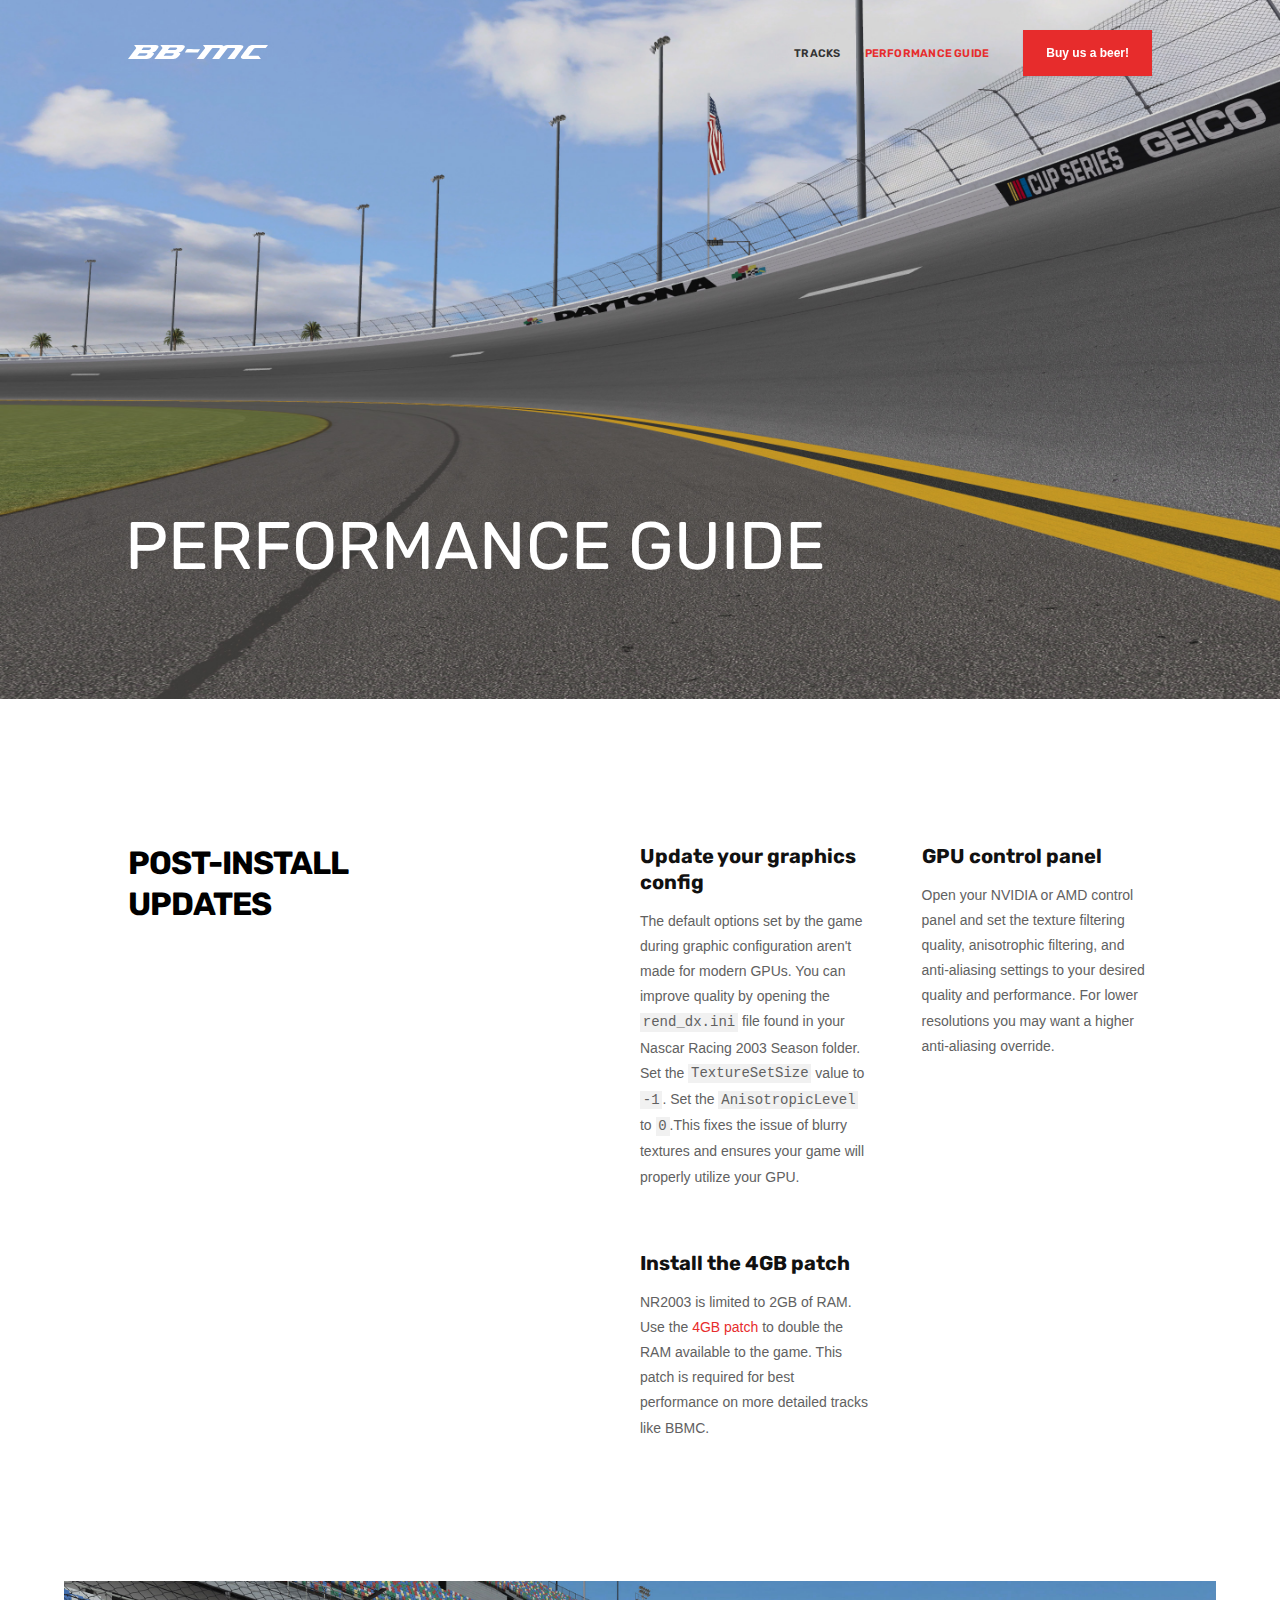
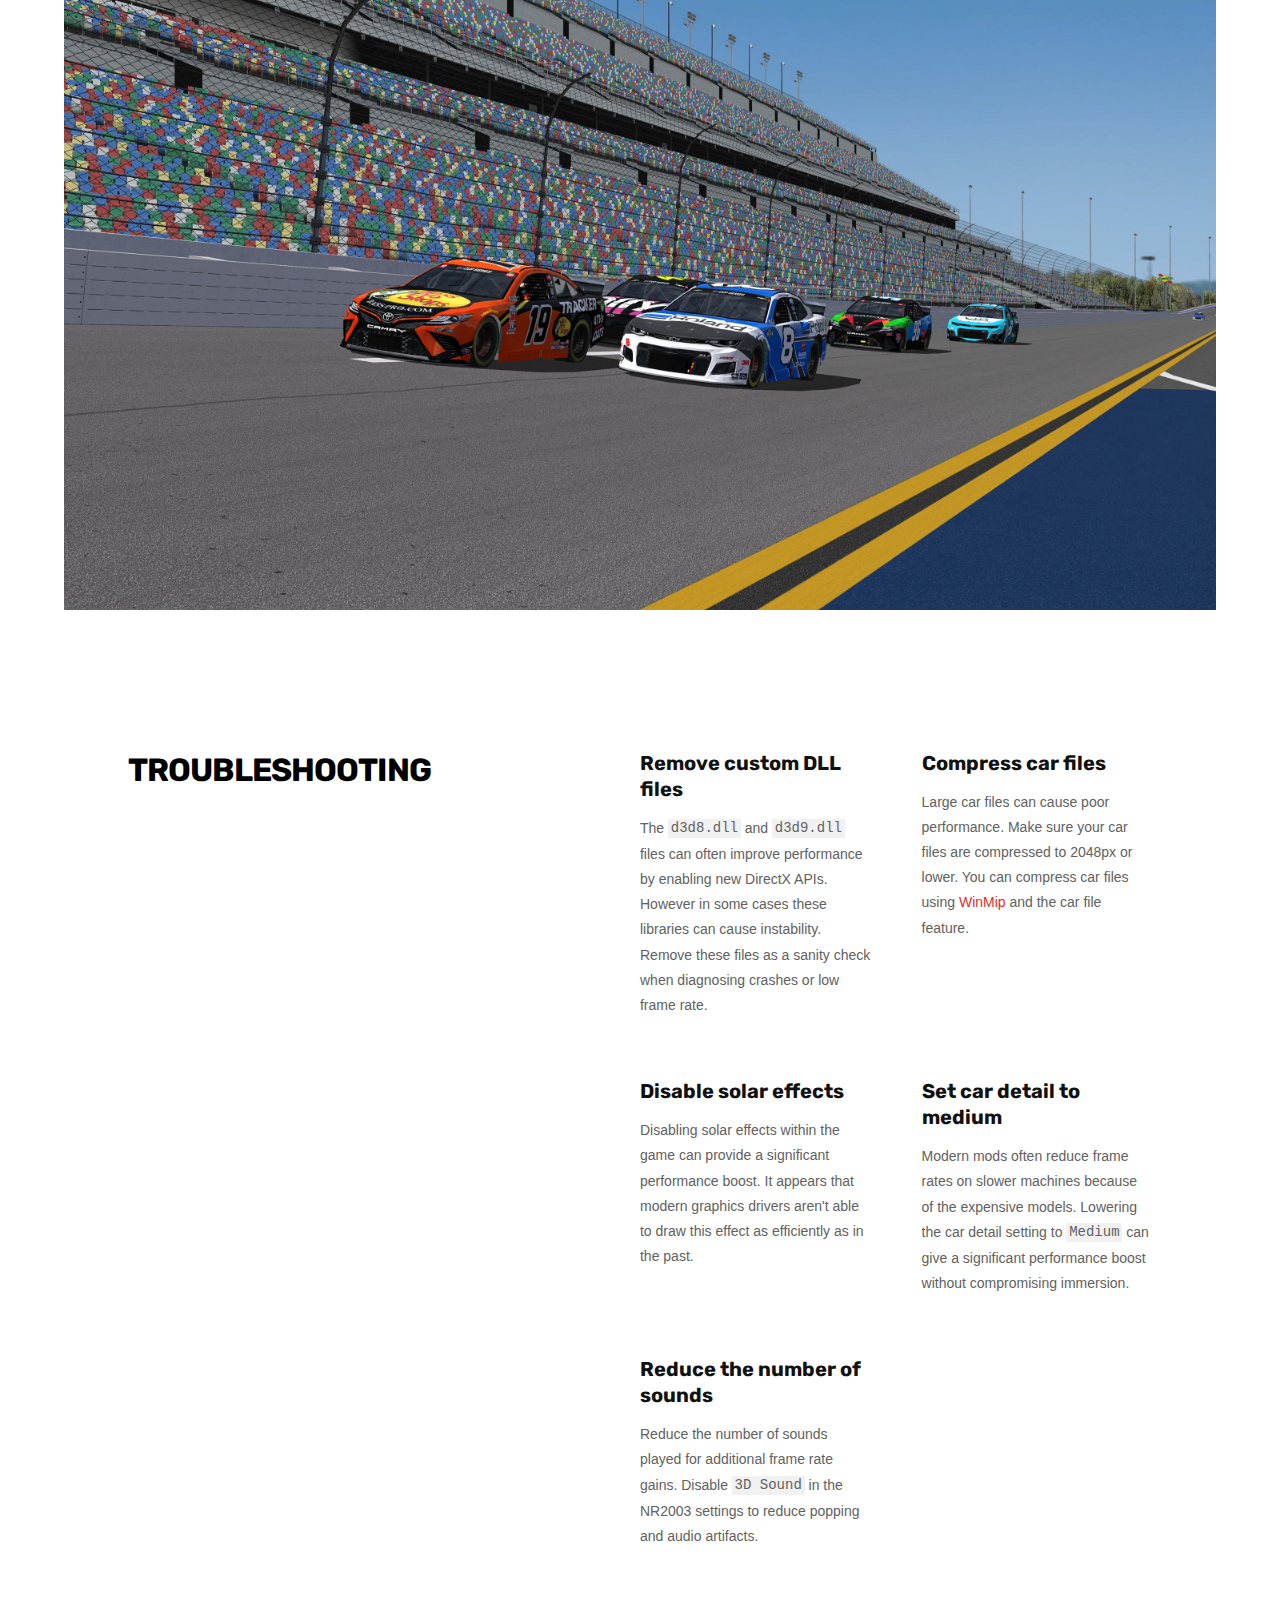
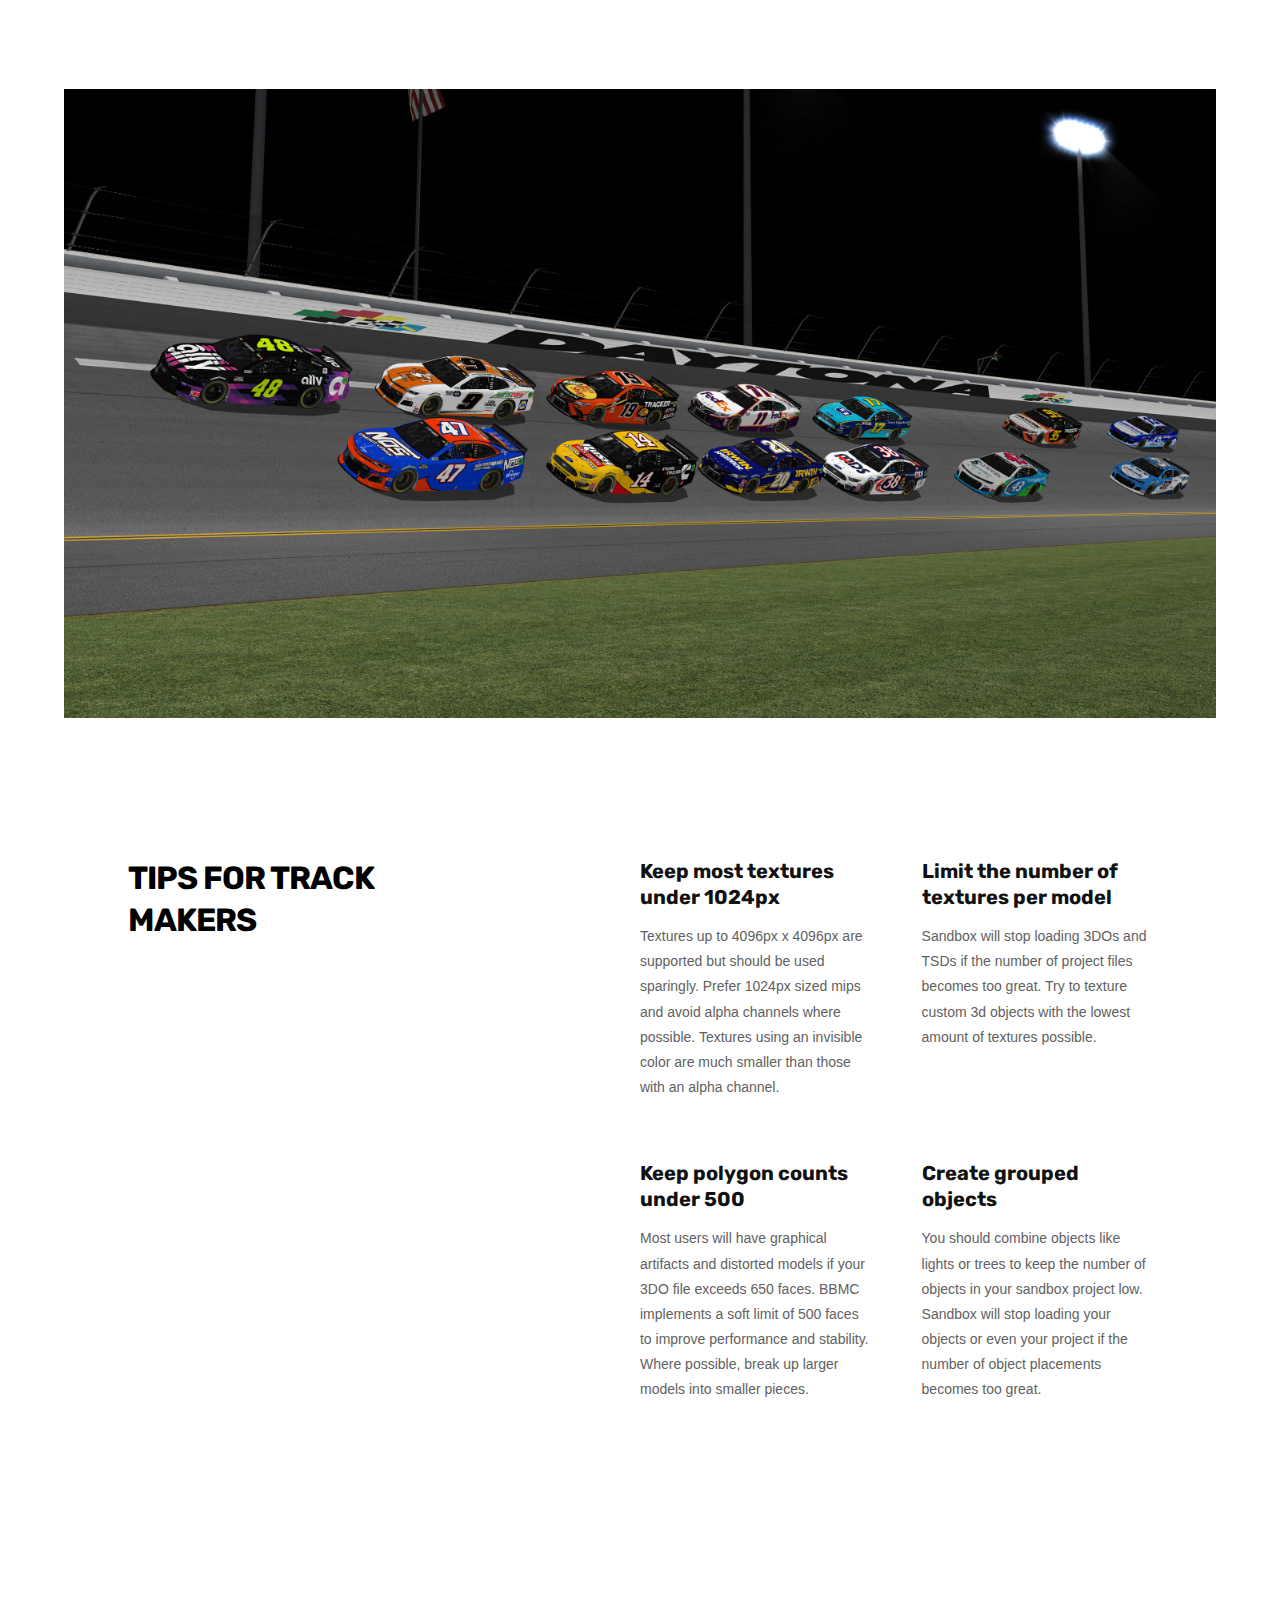
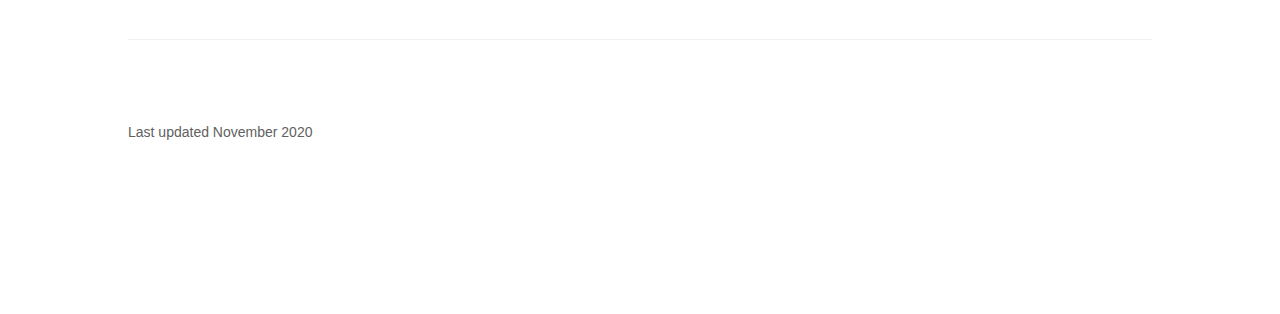
==== commit 2030959e: "perf guide" ====
--- a/performance-guide/index.html
+++ b/performance-guide/index.html
@@ -21,9 +21,22 @@
     <link rel="icon" type="image/png" sizes="192x192" href="../favicon192.png">
   </head>
   <body class="performance-guide">
+    <nav>
+      <div class="wrapper">
+        <img class="bbmc-logo" src="../images/bbmc_logo_white.svg"/>
+        <ul>
+          <li><a href="/">Tracks</a></li>
+          <li class="active"><a href="performance-guide/">Performance guide</a></li>
+          <li><form action="https://www.paypal.com/cgi-bin/webscr" method="post" target="_top">
+            <input type="hidden" name="cmd" value="_s-xclick">
+            <input type="hidden" name="encrypted" value="-----BEGIN [base64]/Ld/7AnKTxLSsSn9MILS9XUJB+LjviXIjpAPSilrXqiF1tpsbYVTB7MCBTBFT0xLMkMaRyl9DXPT93Aesy8qOb44S8ISNP3ZuZ2pFSe6hI1AZSZCnqjGi8lLxo4keRy+KV/[base64]/hJl66/RGqrj5rFb08sAABNTzDTiqqNpJeBsYs/[base64]/MA0GCSqGSIb3DQEBBQUAA4GBAIFfOlaagFrl71+jq6OKidbWFSE+Q4FqROvdgIONth+8kSK//Y/4ihuE4Ymvzn5ceE3S/[base64]/CYFsrI1hrlqDE5iIVI6xHju+7VVsXNITMTmZ12gdlLPNahbM4hONWyWEFKC5I/IgQmeHvSf1NakFo8JRTotuAVs6D/0YvlEqB1TQoZnE9zcMwkSItXrFla8p/ffb0wojvuf2L8EDoYLwv6KZ6eOqG/DkrmI8Ya5G-----END PKCS7-----">
+            <input type="submit" border="0" value="Buy us a beer!" name="submit" alt="Buy us a beer through Paypal">
+          </form></li>
+        </ul>
+      </div>
+    </nav>
+
     <section class="performance-hero">
-      <a href="/" title="Go to BBMC tracks"><img class="bbmc-logo" src="../images/bbmc_logo_white.svg"/></a>
-
       <div class="heading">
         <h1>Performance guide</h1>
       </div>
@@ -34,7 +47,7 @@
       <div class="wrapper flex">
         <h2>Post-install updates</h2>
         <ul>
-          <li><strong>Update your graphics config</strong><span>The default options set by the game during graphic configuration aren't made for modern GPUs. You can improve quality by opening the <code>rend_dx.ini</code> file found in your Nascar Racing 2003 Season folder. Set the <code>TextureSetSize</code> value to <code>-1</code>. Set the <code>AnisotropicLevel</code> to <code>0</code>.This fixes the issue of blurry textures and ensures your game will properly utilize your GPU.</span></li><li><strong>GPU control panel</strong><span>Open your NVIDIA or AMD control panel and set the texture filtering quality, anisotrophic filtering, and anti-aliasing settings to your desired quality and performance. For lower resolutions you may want a higher anti-aliasing override.</span></li><li><strong>Install the 4GB patch</strong><span>NR2003 is limited to 2GB of RAM. The <a href="https://ntcore.com/?page_id=371" title="4GB patch download">4GB patch</a> to double the RAM available to the game. This patch is required for best performance on more detailed tracks like BBMC.</span></li>
+          <li><strong>Update your graphics config</strong><span>The default options set by the game during graphic configuration aren't made for modern GPUs. You can improve quality by opening the <code>rend_dx.ini</code> file found in your Nascar Racing 2003 Season folder. Set the <code>TextureSetSize</code> value to <code>-1</code>. Set the <code>AnisotropicLevel</code> to <code>0</code>.This fixes the issue of blurry textures and ensures your game will properly utilize your GPU.</span></li><li><strong>GPU control panel</strong><span>Open your NVIDIA or AMD control panel and set the texture filtering quality, anisotrophic filtering, and anti-aliasing settings to your desired quality and performance. For lower resolutions you may want a higher anti-aliasing override.</span></li><li><strong>Install the 4GB patch</strong><span>NR2003 is limited to 2GB of RAM. Use the <a href="https://ntcore.com/?page_id=371" title="4GB patch download">4GB patch</a> to double the RAM available to the game. This patch is required for best performance on more detailed tracks like BBMC.</span></li>
         </ul>
       </div>
       <img src="../images/performance_01.jpg" class="full-bleed" alt="Daytona International Speedway for NR2003"/>
@@ -44,7 +57,7 @@
       <div class="wrapper flex">
         <h2>Troubleshooting</h2>
         <ul>
-          <li><strong>Remove custom DLL files</strong><span>The <code>d3d8.dll</code> and <code>d3d9.dll</code> files can often improve performance by enabling new DirectX APIs. However in some cases these libraries can cause instability. Remove these files as a sanity check when diagnosing crashes or low frame rate.</span></li><li><strong>Compress car files</strong><span>Large car files can cause poor performance. Make sure your car files are compressed to 2048px or lower. You can compress car files using <a href="https://nr2k3.weebly.com/links.html">WinMip</a> and the car file feature.</span></li><li><strong>Disable solar effects</strong><span>Disabling solar effects within the game can provide a significant performance boost. It appears that modern graphics drivers aren't able to draw this effect as efficiently as in the past.</span></li><li><strong>Reduce the number of sounds</strong><span>Reduce the number of sounds played for additional frame rate gains. Disable <code>3D Sound</code> in the NR2003 settings to reduce popping and audio artifacts.</span></li>
+          <li><strong>Remove custom DLL files</strong><span>The <code>d3d8.dll</code> and <code>d3d9.dll</code> files can often improve performance by enabling new DirectX APIs. However in some cases these libraries can cause instability. Remove these files as a sanity check when diagnosing crashes or low frame rate.</span></li><li><strong>Compress car files</strong><span>Large car files can cause poor performance. Make sure your car files are compressed to 2048px or lower. You can compress car files using <a href="https://nr2k3.weebly.com/links.html">WinMip</a> and the car file feature.</span></li><li><strong>Disable solar effects</strong><span>Disabling solar effects within the game can provide a significant performance boost. It appears that modern graphics drivers aren't able to draw this effect as efficiently as in the past.</span></li><li><strong>Set car detail to medium</strong><span>Modern mods often reduce frame rates on slower machines because of the expensive models. Lowering the car detail setting to <code>Medium</code> can give a significant performance boost without compromising immersion.</span></li><li><strong>Reduce the number of sounds</strong><span>Reduce the number of sounds played for additional frame rate gains. Disable <code>3D Sound</code> in the NR2003 settings to reduce popping and audio artifacts.</span></li>
         </ul>
       </div>
 
@@ -63,13 +76,7 @@
 
     <footer>
       <div class="wrapper flex">
-        <p>November 2020</p>
-
-        <form action="https://www.paypal.com/cgi-bin/webscr" method="post" target="_top">
-          <input type="hidden" name="cmd" value="_s-xclick">
-          <input type="hidden" name="encrypted" value="-----BEGIN [base64]/Ld/7AnKTxLSsSn9MILS9XUJB+LjviXIjpAPSilrXqiF1tpsbYVTB7MCBTBFT0xLMkMaRyl9DXPT93Aesy8qOb44S8ISNP3ZuZ2pFSe6hI1AZSZCnqjGi8lLxo4keRy+KV/[base64]/hJl66/RGqrj5rFb08sAABNTzDTiqqNpJeBsYs/[base64]/MA0GCSqGSIb3DQEBBQUAA4GBAIFfOlaagFrl71+jq6OKidbWFSE+Q4FqROvdgIONth+8kSK//Y/4ihuE4Ymvzn5ceE3S/[base64]/CYFsrI1hrlqDE5iIVI6xHju+7VVsXNITMTmZ12gdlLPNahbM4hONWyWEFKC5I/IgQmeHvSf1NakFo8JRTotuAVs6D/0YvlEqB1TQoZnE9zcMwkSItXrFla8p/ffb0wojvuf2L8EDoYLwv6KZ6eOqG/DkrmI8Ya5G-----END PKCS7-----">
-          <input type="submit" border="0" value="Buy us a beer!" name="submit" alt="Buy us a beer through Paypal">
-        </form>
+        <p>Last updated November 2020</p>
       </div>
     </footer>
 
--- a/css/styles.css
+++ b/css/styles.css
@@ -128,33 +128,52 @@
 
 nav {
   box-sizing: border-box;
-  text-align: center;
   background: #fff;
+  text-align: left;
 }
 
 nav .wrapper {
   position: relative;
-  padding: 28px 0 24px;
   border-bottom: 1px solid #eaeaea;
-}
-
-nav p {
-  font-size: 10px;
-  color: #757575;
-  text-transform: uppercase;
-  letter-spacing: 2px;
-  padding: 4px 0;
+  padding: 40px 0 20px
+}
+
+nav li {
+  display: inline-block;
+  padding: 20px 0;
+}
+
+nav li:first-child {
+  margin-right: 20px;
+}
+
+nav li:last-child {
+  display: none;
 }
 
 nav form {
   display: none;
+}
+
+.performance-guide nav {
+  position: absolute;
+  top: 0;
+  left: 0;
+  width: 100%;
+  z-index: 9999;
+  background: transparent;
+}
+
+.performance-guide nav .wrapper {
+  border: 0;
+  width: 90%;
 }
 
 h2 {
   font-size: 22px;
   line-height: 1.3;
   font-weight: bold;
-  margin-bottom: .5em;
+  margin-bottom: 1em;
   letter-spacing: -.03em;
   position: relative;
   z-index: 2;
@@ -181,7 +200,7 @@
 }
 
 .nr2003-logo {
-  display: none;
+  width: 80px;
 }
 
 .track-nav {
@@ -194,7 +213,7 @@
   content: "NEW";
   font-family: "Rubik", "Helvetica", "Helvetica Neue", sans-serif;
   font-size: 10px;
-  padding: 3px 3px;
+  padding: 3px 4px;
   color: #fff;
   font-weight: bold;
   text-transform: uppercase;
@@ -202,8 +221,9 @@
   position: absolute;
   top: 60px;
   left: 50%;
-  margin-left: -15px;
+  margin-left: -16px;
   pointer-events: none;
+  line-height: 1;
 }
 
 .track.new h2::before {
@@ -236,7 +256,11 @@
   opacity: 1;
 }
 
-.track-nav a:hover .track-title {
+.track-nav a:hover .track-title,
+nav li.active a:link,
+nav li.active a:visited,
+nav a:hover,
+nav a:link:hover {
   color: #E72C2C
 }
 
@@ -246,13 +270,16 @@
   line-height: 1.4
 }
 
-.track-title {
-  font-size: 12px;
+.track-title,
+nav a:link,
+nav a:visited {
+  font-size: 11px;
   color: #333;
   font-weight: 600;
-  letter-spacing: 0px;
   font-family: "Rubik", "Helvetica", "Helvetica Neue", sans-serif;
   text-transform: uppercase;
+  letter-spacing: 0.02em;
+  line-height: 1.4;
 }
 
 .pending .track-title {
@@ -260,7 +287,7 @@
 }
 
 .track-status {
-  font-size: 13px;
+  font-size: 12px;
   color: #7B7B7B;
   text-align: center;
 }
@@ -274,7 +301,7 @@
 .details-sidebar {
   background: #f5f7f9;
   color: #111;
-  padding: 60px 40px;
+  padding: 80px 40px;
   position: relative;
   overflow: hidden;
 }
@@ -392,7 +419,7 @@
 }
 
 #archives {
-  padding: 120px 0;
+  padding: 6em 0 0;
 }
 
 #archives ul {
@@ -514,14 +541,14 @@
   margin: 0 auto;
 }
 
-.performance-guide li {
+.wrapper.flex li {
   display: inline-block;
   vertical-align: top;
   padding-top: 30px;
   max-width: 400px;
 }
 
-.performance-guide li strong {
+.wrapper.flex li strong {
   font-size: 16px;
   font-weight: bold;
   display: block;
@@ -530,7 +557,7 @@
   font-family: "Rubik", "Helvetica", "Helvetica Neue", sans-serif;
 }
 
-.performance-guide li span {
+.wrapper.flex li span {
   margin-top: .5em;
   line-height: 1.8;
   display: block;
@@ -547,6 +574,11 @@
   right: 0;
 }
 
+footer {
+  text-align: center;
+  padding: 6em 0;
+}
+
 @media screen and (min-width:520px) {
   .details-sidebar img {
     width: 230px;
@@ -562,16 +594,20 @@
     width: 96%;
   }
 
+  nav {
+    text-align: right;
+  }
+
   nav .wrapper {
-    padding: 35px 0
+    padding: 0
+  }
+
+  .performance-guide nav .wrapper {
+    width: 80%;
   }
 
   nav form {
-    position: absolute;
-    top: 34px;
-    right: 0;
-    z-index: 9999;
-    display: block;
+    display: inline-block;
   }
 
   nav input[type=submit] {
@@ -579,11 +615,24 @@
   }
 
   .nr2003-logo {
-    display: block;
+    width: 60px;
+  }
+
+  .bbmc-logo {
     position: absolute;
-    top: 40px;
+    top: 45px;
     left: 0;
-    width: 60px;
+  }
+
+  nav li {
+    display: inline-block;
+    padding: 30px 0;
+    margin-right: 30px;
+  }
+
+  nav li:last-child {
+    display: inline-block;
+    margin-right: 0;
   }
 
   .track-nav {
@@ -600,11 +649,11 @@
   }
 
   .track-nav li.new::after {
-    top: 85px;
+    top: 90px;
   }
 
   .track-nav li {
-    width: 15%;
+    width: 16.6%;
     padding: 120px 0 0;
   }
 
@@ -613,7 +662,7 @@
   }
 
   .details-sidebar {
-    padding: 40px;
+    padding: 60px 40px;
   }
 
   .details-sidebar h2,
@@ -697,29 +746,29 @@
     margin-left: 20%;
   }
 
-  .performance-guide li {
+  .wrapper.flex li {
     width: 45%;
     padding-top: 40px;
   }
 
-  .performance-guide li strong {
+  .wrapper.flex li strong {
     font-size: 18px;
   }
 
-  .performance-guide li span {
+  .wrapper.flex li span {
     margin-top: 1em;
   }
 
-  .performance-guide li:nth-child(1),
-  .performance-guide li:nth-child(2) {
+  .wrapper.flex li:nth-child(1),
+  .wrapper.flex li:nth-child(2) {
     padding-top: 0;
   }
 
-  .performance-guide li:nth-child(odd) {
+  .wrapper.flex li:nth-child(odd) {
     margin-right: 5%;
   }
 
-  .performance-guide li:nth-child(even) {
+  .wrapper.flex li:nth-child(even) {
     margin-left: 5%;
   }
 }
@@ -734,7 +783,7 @@
   }
 
   .nr2003-logo {
-    width: 70px;
+    width: 100px;
   }
 
   .track-nav.row-one {
@@ -767,16 +816,16 @@
     padding-bottom: 12em;
   }
 
-  #if-you-like-us h2 {
-    margin-top :1em;
-  }
-
   #if-you-like-us .wrapper {
     margin-left: 10%;
   }
 
   #if-you-like-us .about-image {
     margin-right: 10%;
+  }
+
+  #archives {
+    padding: 12em 0 0;
   }
 
   #archives h2 {
@@ -800,10 +849,6 @@
     width: 140px;
   }
 
-  .performance-hero .heading {
-    bottom: 100px;
-  }
-
   .performance-hero h1 {
     font-size: 51px;
   }
@@ -812,9 +857,14 @@
     padding: 120px 0;
   }
 
-  .performance-guide li {
+  .wrapper.flex li {
     padding-top: 50px;
   }
+
+  footer {
+    padding: 8em 0;
+  }
+
 }
 
 @media screen and (min-width:1180px) {
@@ -840,7 +890,7 @@
   }
 
   .details-sidebar {
-    padding: 60px 50px;
+    padding: 80px 60px;
   }
 
   .track {
@@ -886,7 +936,7 @@
     padding: 140px 0;
   }
 
-  .performance-guide li {
+  .wrapper.flex li {
     padding-top: 60px;
   }
 
@@ -894,24 +944,27 @@
     font-size: 32px;
   }
 
-  .performance-guide li strong {
+  .wrapper.flex li strong {
     font-size: 20px;
   }
 }
 
 @media screen and (min-width:1440px) {
   nav .wrapper {
-    padding: 44px 0;
     width: 88%;
     max-width: 1440px;
   }
 
+  nav li {
+    padding: 40px 0;
+  }
+
+  .bbmc-logo {
+    top: 58px;
+  }
+
   .nr2003-logo {
     top: 48px;
-  }
-
-  nav form {
-    top: 42px;
   }
 
   .wrapper {
@@ -951,6 +1004,10 @@
     width: 70%;
   }
 
+  .performance-guide nav .wrapper {
+    width: 70%;
+  }
+
   .performance-guide .full-bleed {
     width: 80%;
   }
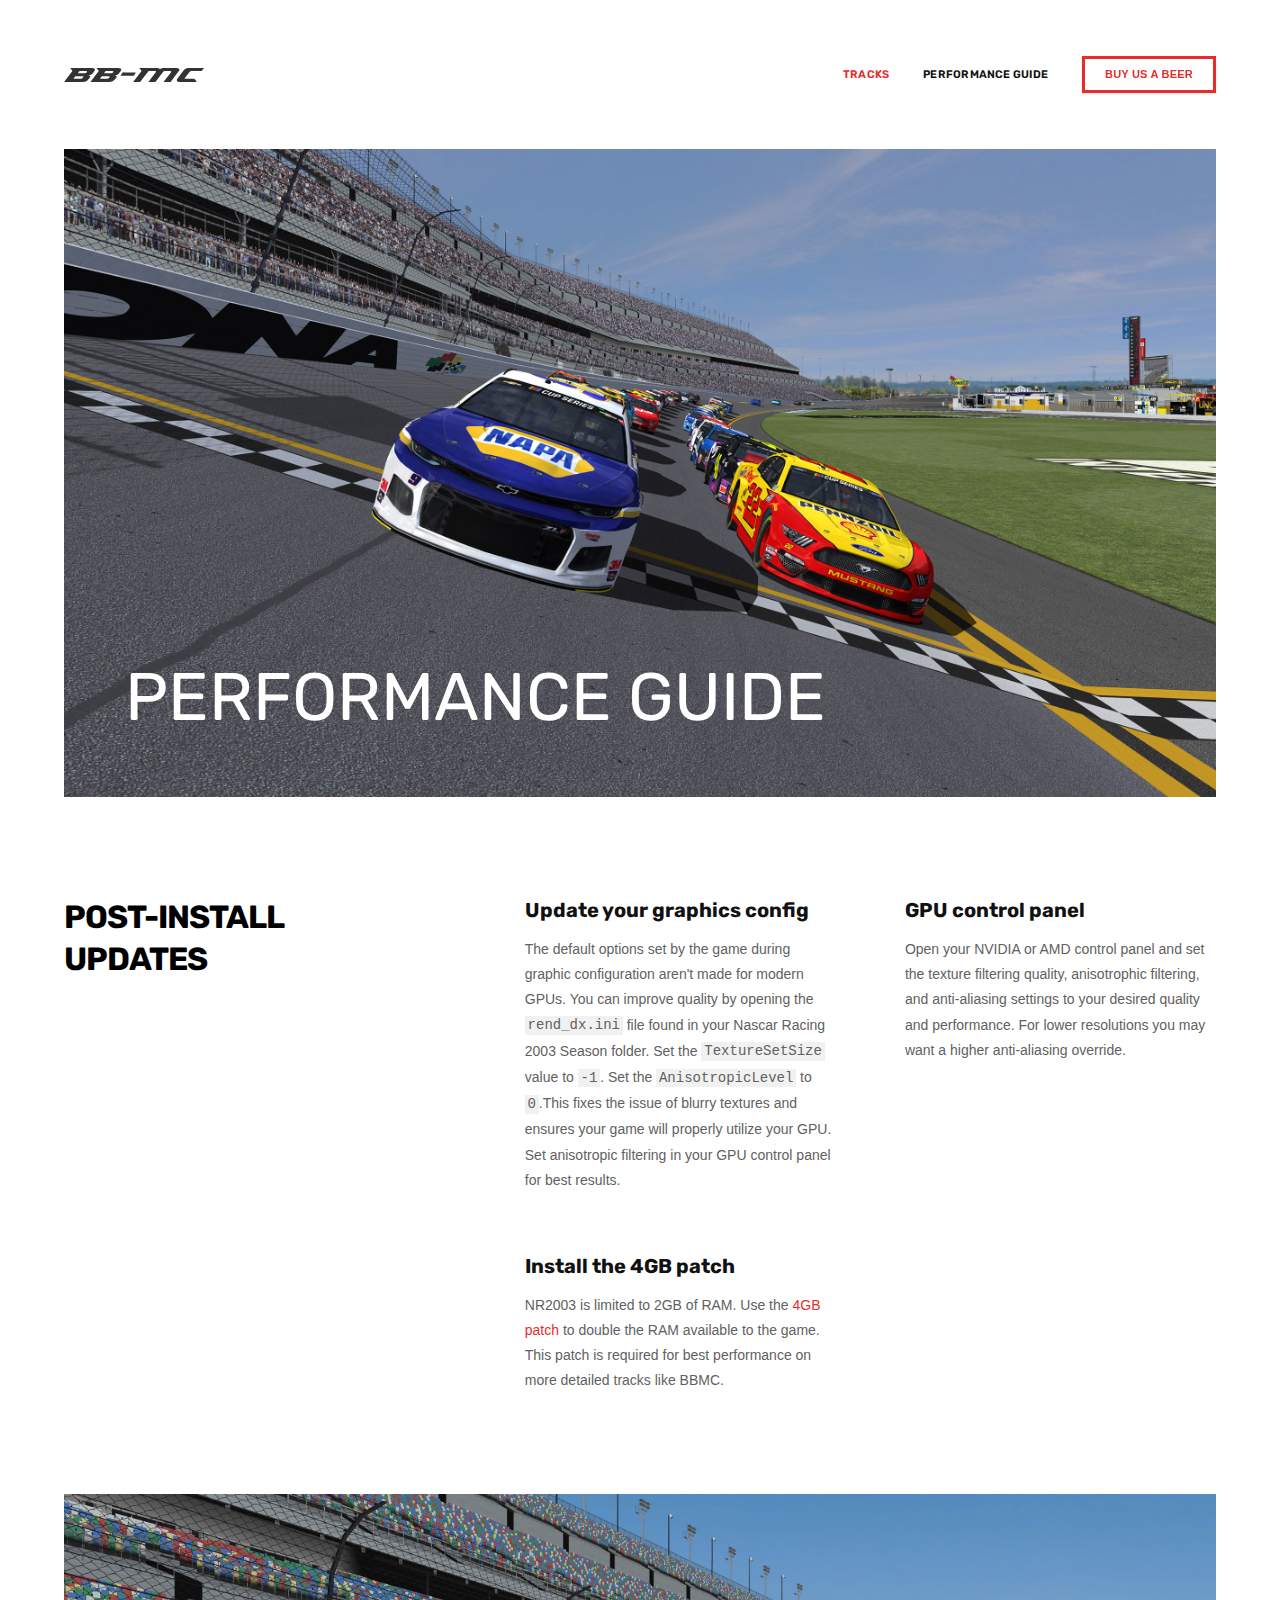
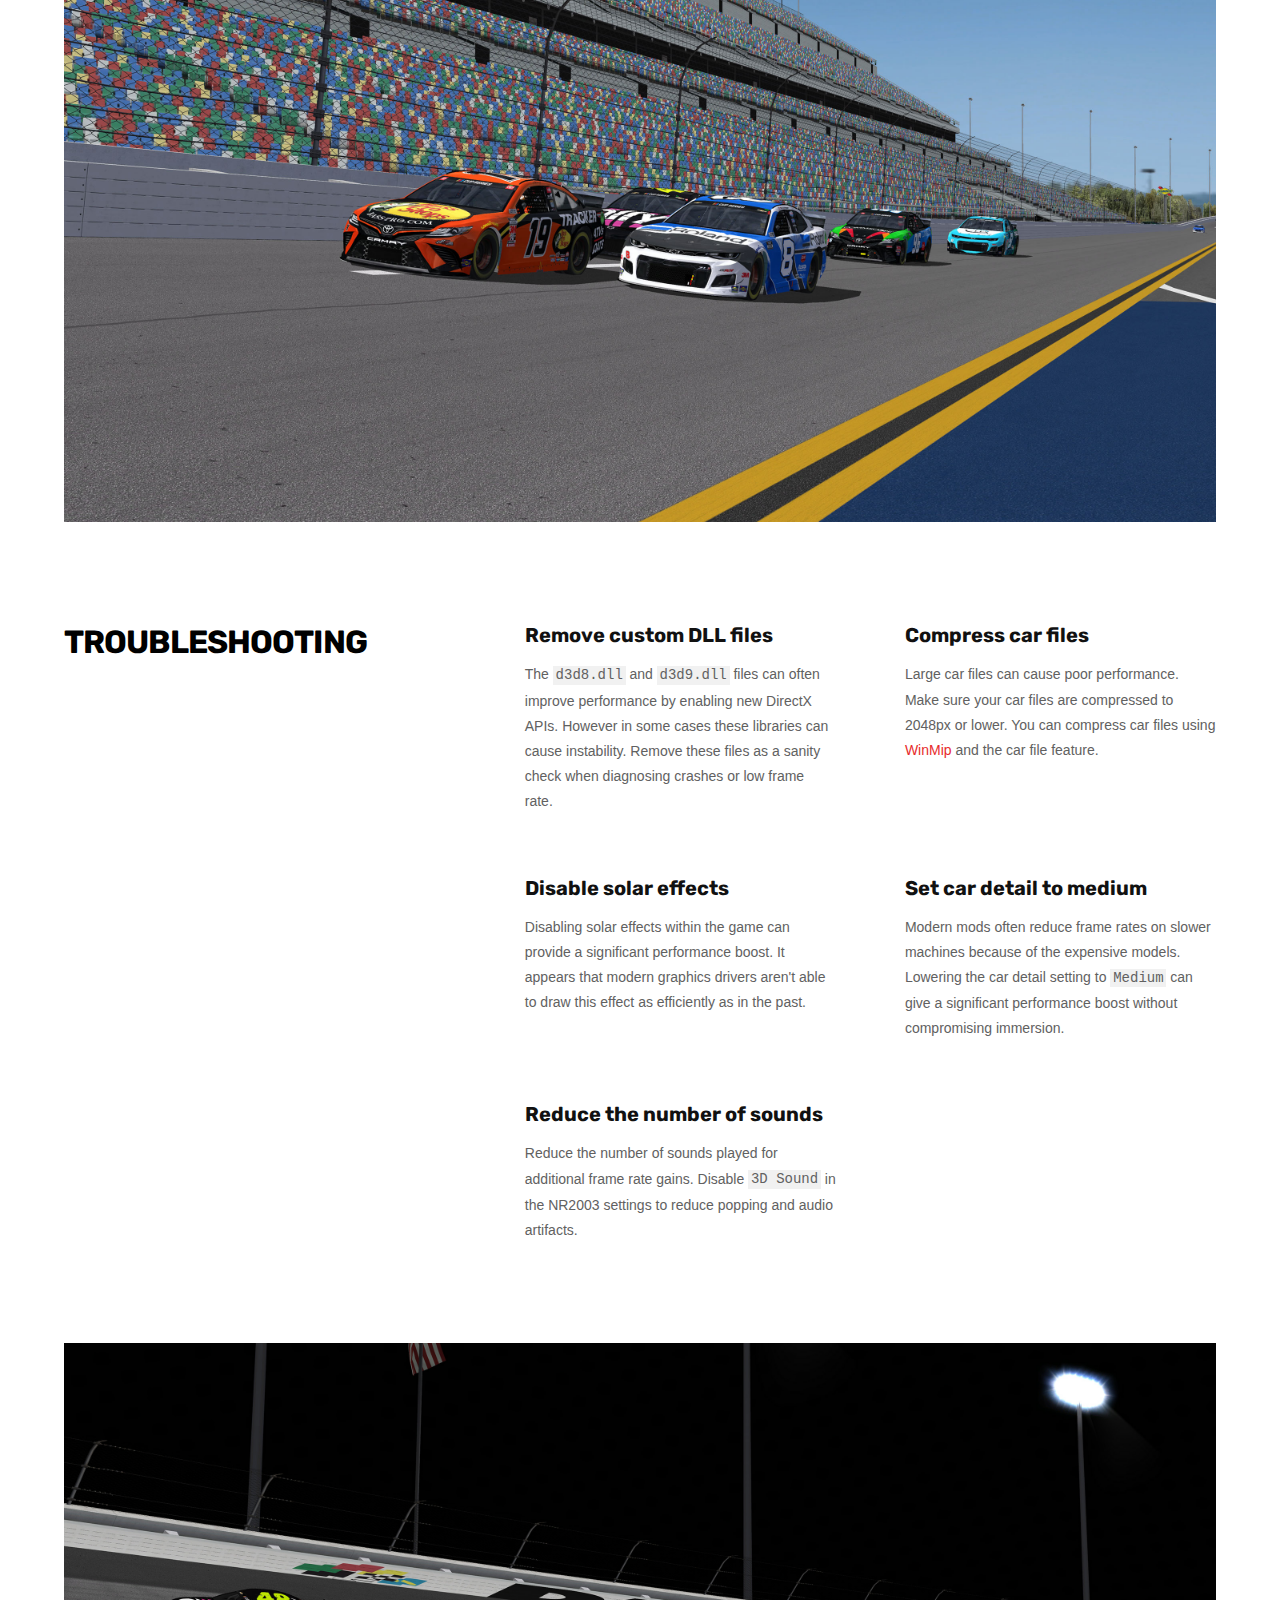
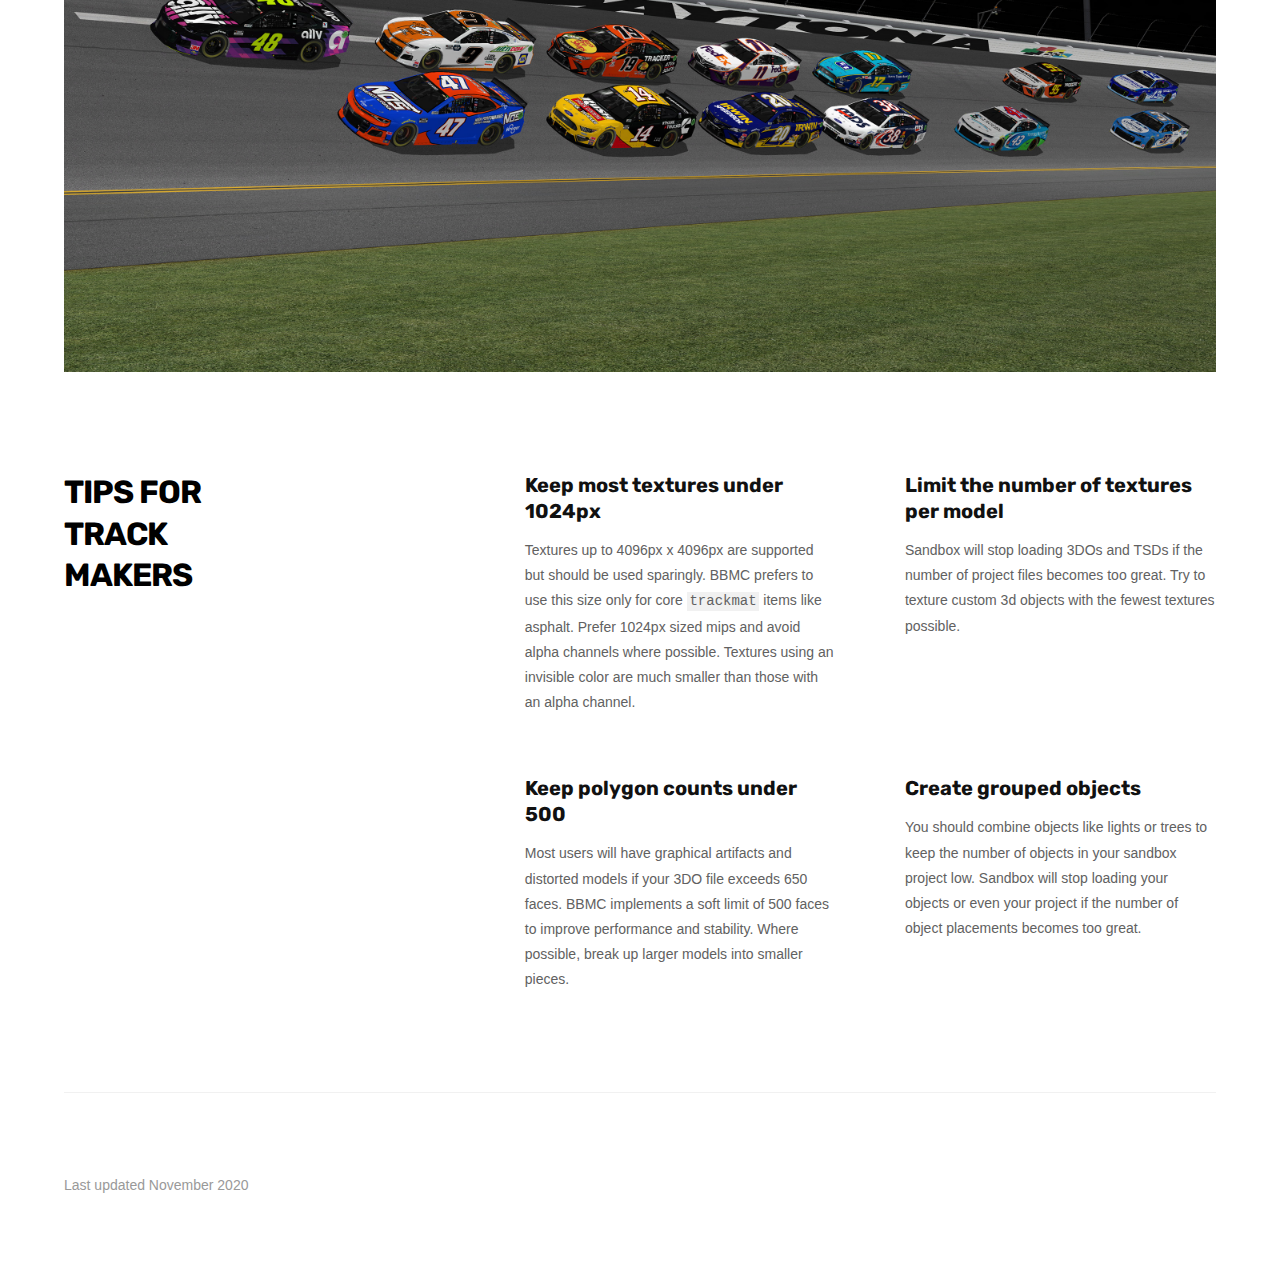
==== commit 7348b7f5: "Site for Daytona" ====
--- a/performance-guide/index.html
+++ b/performance-guide/index.html
@@ -23,31 +23,29 @@
   <body class="performance-guide">
     <nav>
       <div class="wrapper">
-        <img class="bbmc-logo" src="../images/bbmc_logo_white.svg"/>
+        <img class="bbmc-logo" src="../images/bbmc_logo.svg"/>
         <ul>
           <li><a href="/">Tracks</a></li>
-          <li class="active"><a href="performance-guide/">Performance guide</a></li>
+          <li class="active"><a href="/performance-guide">Performance guide</a></li>
           <li><form action="https://www.paypal.com/cgi-bin/webscr" method="post" target="_top">
             <input type="hidden" name="cmd" value="_s-xclick">
             <input type="hidden" name="encrypted" value="-----BEGIN [base64]/Ld/7AnKTxLSsSn9MILS9XUJB+LjviXIjpAPSilrXqiF1tpsbYVTB7MCBTBFT0xLMkMaRyl9DXPT93Aesy8qOb44S8ISNP3ZuZ2pFSe6hI1AZSZCnqjGi8lLxo4keRy+KV/[base64]/hJl66/RGqrj5rFb08sAABNTzDTiqqNpJeBsYs/[base64]/MA0GCSqGSIb3DQEBBQUAA4GBAIFfOlaagFrl71+jq6OKidbWFSE+Q4FqROvdgIONth+8kSK//Y/4ihuE4Ymvzn5ceE3S/[base64]/CYFsrI1hrlqDE5iIVI6xHju+7VVsXNITMTmZ12gdlLPNahbM4hONWyWEFKC5I/IgQmeHvSf1NakFo8JRTotuAVs6D/0YvlEqB1TQoZnE9zcMwkSItXrFla8p/ffb0wojvuf2L8EDoYLwv6KZ6eOqG/DkrmI8Ya5G-----END PKCS7-----">
-            <input type="submit" border="0" value="Buy us a beer!" name="submit" alt="Buy us a beer through Paypal">
+            <input type="submit" border="0" value="Buy us a beer" name="submit" alt="Buy us a beer through Paypal">
           </form></li>
         </ul>
       </div>
     </nav>
 
     <section class="performance-hero">
-      <div class="heading">
-        <h1>Performance guide</h1>
-      </div>
+      <h1>Performance guide</h1>
+      <img src="../images/performance-hero.jpg" class="full-bleed" alt="Daytona International Speedway for NR2003"/>
+    </section>
 
-      <img src="../images/performance-hero.jpg" alt="Daytona International Speedway for NR2003"/>
-    </section>
     <section>
       <div class="wrapper flex">
         <h2>Post-install updates</h2>
         <ul>
-          <li><strong>Update your graphics config</strong><span>The default options set by the game during graphic configuration aren't made for modern GPUs. You can improve quality by opening the <code>rend_dx.ini</code> file found in your Nascar Racing 2003 Season folder. Set the <code>TextureSetSize</code> value to <code>-1</code>. Set the <code>AnisotropicLevel</code> to <code>0</code>.This fixes the issue of blurry textures and ensures your game will properly utilize your GPU.</span></li><li><strong>GPU control panel</strong><span>Open your NVIDIA or AMD control panel and set the texture filtering quality, anisotrophic filtering, and anti-aliasing settings to your desired quality and performance. For lower resolutions you may want a higher anti-aliasing override.</span></li><li><strong>Install the 4GB patch</strong><span>NR2003 is limited to 2GB of RAM. Use the <a href="https://ntcore.com/?page_id=371" title="4GB patch download">4GB patch</a> to double the RAM available to the game. This patch is required for best performance on more detailed tracks like BBMC.</span></li>
+          <li><strong>Update your graphics config</strong><span>The default options set by the game during graphic configuration aren't made for modern GPUs. You can improve quality by opening the <code>rend_dx.ini</code> file found in your Nascar Racing 2003 Season folder. Set the <code>TextureSetSize</code> value to <code>-1</code>. Set the <code>AnisotropicLevel</code> to <code>0</code>.This fixes the issue of blurry textures and ensures your game will properly utilize your GPU. Set anisotropic filtering in your GPU control panel for best results.</span></li><li><strong>GPU control panel</strong><span>Open your NVIDIA or AMD control panel and set the texture filtering quality, anisotrophic filtering, and anti-aliasing settings to your desired quality and performance. For lower resolutions you may want a higher anti-aliasing override.</span></li><li><strong>Install the 4GB patch</strong><span>NR2003 is limited to 2GB of RAM. Use the <a href="https://ntcore.com/?page_id=371" title="4GB patch download">4GB patch</a> to double the RAM available to the game. This patch is required for best performance on more detailed tracks like BBMC.</span></li>
         </ul>
       </div>
       <img src="../images/performance_01.jpg" class="full-bleed" alt="Daytona International Speedway for NR2003"/>
@@ -69,7 +67,7 @@
       <div class="wrapper flex">
         <h2>Tips for track makers</h2>
         <ul>
-          <li><strong>Keep most textures under 1024px</strong><span>Textures up to 4096px x 4096px are supported but should be used sparingly. Prefer 1024px sized mips and avoid alpha channels where possible. Textures using an invisible color are much smaller than those with an alpha channel.</span></li><li><strong>Limit the number of textures per model</strong><span>Sandbox will stop loading 3DOs and TSDs if the number of project files becomes too great. Try to texture custom 3d objects with the lowest amount of textures possible.</span></li><li><strong>Keep polygon counts under 500</strong><span>Most users will have graphical artifacts and distorted models if your 3DO file exceeds 650 faces. BBMC implements a soft limit of 500 faces to improve performance and stability. Where possible, break up larger models into smaller pieces.</span></li><li><strong>Create grouped objects</strong><span>You should combine objects like lights or trees to keep the number of objects in your sandbox project low. Sandbox will stop loading your objects or even your project if the number of object placements becomes too great.</span></li>
+          <li><strong>Keep most textures under 1024px</strong><span>Textures up to 4096px x 4096px are supported but should be used sparingly. BBMC prefers to use this size only for core <code>trackmat</code> items like asphalt. Prefer 1024px sized mips and avoid alpha channels where possible. Textures using an invisible color are much smaller than those with an alpha channel.</span></li><li><strong>Limit the number of textures per model</strong><span>Sandbox will stop loading 3DOs and TSDs if the number of project files becomes too great. Try to texture custom 3d objects with the fewest textures possible.</span></li><li><strong>Keep polygon counts under 500</strong><span>Most users will have graphical artifacts and distorted models if your 3DO file exceeds 650 faces. BBMC implements a soft limit of 500 faces to improve performance and stability. Where possible, break up larger models into smaller pieces.</span></li><li><strong>Create grouped objects</strong><span>You should combine objects like lights or trees to keep the number of objects in your sandbox project low. Sandbox will stop loading your objects or even your project if the number of object placements becomes too great.</span></li>
         </ul>
       </div>
     </section>
--- a/css/styles.css
+++ b/css/styles.css
@@ -39,44 +39,18 @@
   border-collapse: collapse;
   border-spacing: 0;
 }
-
-a:link {
-  text-decoration: none;
-  color: #E72C2C;
-  transition: color 100ms ease-in-out;
-}
-
-a:hover,
-a:visited:hover {
-  color: #111;
-}
-
-a:visited {
-  color: #9f4242;
-}
-
-.wrapper {
-  width: 90%;
-  margin: 0 auto;
-}
-
-.track,
-#archives,
-#if-you-like-us {
-  max-width: 1440px;
-  margin: 0 auto;
-}
-
 html, body {
   background-color: #fff;
   font-family: "Rubik", "Helvetica", "Helvetica Neue", sans-serif;
   overflow-x: hidden;
 }
 
-.page-container {
-  background: white;
-}
-
+/***********************************
+ ***********************************
+ * GENERAL
+ ***********************************
+ ***********************************
+ */
 p, a, li {
   font-family: "Helvetica", "Helvetica Neue", sans-serif;
 }
@@ -94,28 +68,21 @@
 .button,
 input[type=submit] {
   border: 3px solid #E72C2C;
-  padding: 14px 20px;
-  font-size: 14px;
+  padding: 10px 20px;
+  font-size: 11px;
   color: #E72C2C;
   line-height: 1;
   font-weight: bold;
   display: inline-block;
   position: relative;
+  text-transform: uppercase;
+  letter-spacing: .02em;
   z-index: 2;
   cursor: pointer;
+  background-color: white;
   box-shadow: 0 1px 2px rgba(0,0,0,.1);
   transform: translate3d(0,0,0);
   transition: box-shadow 150ms ease-in-out, transform 150ms ease-in-out, background-color 100ms ease-in-out, color 100ms ease-in-out;
-}
-
-input[type=submit] {
-  background-color: white;
-  margin-top: 0;
-  transform-origin: right;
-  background-color: #E72C2C;
-  color: white;
-  font-size: 12px;
-  -webkit-appearance: none;
 }
 
 .button:hover,
@@ -126,47 +93,30 @@
   box-shadow: 0 8px 20px rgba(0,0,0,.3)
 }
 
-nav {
-  box-sizing: border-box;
-  background: #fff;
-  text-align: left;
-}
-
-nav .wrapper {
-  position: relative;
-  border-bottom: 1px solid #eaeaea;
-  padding: 40px 0 20px
-}
-
-nav li {
-  display: inline-block;
-  padding: 20px 0;
-}
-
-nav li:first-child {
-  margin-right: 20px;
-}
-
-nav li:last-child {
-  display: none;
-}
-
-nav form {
-  display: none;
-}
-
-.performance-guide nav {
-  position: absolute;
-  top: 0;
-  left: 0;
-  width: 100%;
-  z-index: 9999;
-  background: transparent;
-}
-
-.performance-guide nav .wrapper {
-  border: 0;
+.wrapper {
   width: 90%;
+  margin: 0 auto;
+}
+
+a {
+  text-decoration: none;
+  color: #E72C2C;
+  transition: color 100ms ease-in-out;
+}
+
+a:hover {
+  color: #111;
+}
+
+.track,
+#archives,
+#if-you-like-us {
+  max-width: 1440px;
+  margin: 0 auto;
+}
+
+.page-container {
+  background: white;
 }
 
 h2 {
@@ -194,13 +144,68 @@
   margin-top: 2em;
 }
 
+/***********************************
+ ***********************************
+ * NAV
+ ***********************************
+ ***********************************
+ */
+nav {
+  box-sizing: border-box;
+  background: #fff;
+  text-align: left;
+}
+
+nav .wrapper {
+  position: relative;
+  border-bottom: 1px solid #eaeaea;
+  padding: 40px 0 20px
+}
+
+nav li {
+  display: inline-block;
+  padding: 20px 0;
+}
+
+nav li:first-child {
+  margin-right: 20px;
+}
+
+nav li:last-child {
+  display: none;
+}
+
+nav form {
+  display: none;
+}
+
+nav a {
+  text-transform: uppercase;
+  font-family: "Rubik", "Helvetica", "Helvetica Neue", sans-serif;
+  font-size: 11px;
+  color: #E72C2C;
+  font-weight: 600;
+  letter-spacing: 0.02em;
+}
+
+nav li.active a,
+nav a:hover {
+  color: #111;
+}
+
+.performance-guide nav .wrapper {
+  border: 0;
+}
+
+/***********************************
+ ***********************************
+ * TRACK NAV
+ ***********************************
+ ***********************************
+ */
 .bbmc-logo {
   width: 140px;
   display: inline-block;
-}
-
-.nr2003-logo {
-  width: 80px;
 }
 
 .track-nav {
@@ -227,7 +232,7 @@
 }
 
 .track.new h2::before {
-  top: 5px;
+  top: 5px;s
   left: 0;
   margin-left: 0
 }
@@ -252,15 +257,16 @@
   transition: opacity 150ms ease-in-out;
 }
 
+.track-nav a {
+  color: #909090;
+  font-size: 12px;
+}
+
 .track-nav a:hover img {
   opacity: 1;
 }
 
-.track-nav a:hover .track-title,
-nav li.active a:link,
-nav li.active a:visited,
-nav a:hover,
-nav a:link:hover {
+.track-nav a:hover .track-title {
   color: #E72C2C
 }
 
@@ -270,11 +276,9 @@
   line-height: 1.4
 }
 
-.track-title,
-nav a:link,
-nav a:visited {
+.track-title {
   font-size: 11px;
-  color: #333;
+  color: #111;
   font-weight: 600;
   font-family: "Rubik", "Helvetica", "Helvetica Neue", sans-serif;
   text-transform: uppercase;
@@ -286,16 +290,24 @@
   color: #7B7B7B;
 }
 
-.track-status {
-  font-size: 12px;
-  color: #7B7B7B;
-  text-align: center;
-}
-
+/***********************************
+ ***********************************
+ * TRACKS
+ ***********************************
+ ***********************************
+ */
 .track {
-  background: #1F1F1F;
+  background: #f1f1f1;
   position: relative;
   margin-bottom: 40px;
+}
+
+.track .button {
+  background-color: #f1f1f1;
+}
+
+.track .button:hover {
+  background-color: #E72C2C;
 }
 
 .details-sidebar {
@@ -362,7 +374,6 @@
   height: 40px;
   font-size: 0;
   text-indent: -9999px;
-  opacity: 0.8;
   transition: background-color 200ms ease-in-out;
 }
 
@@ -371,22 +382,23 @@
 }
 
 form input[type=submit] {
-  margin-top: 2.5em;
+  margin-top: 3.5em;
   opacity: 1;
   display: inline-block;
 }
 
-.sandbox-track {
-  width: 80%;
-  margin-bottom: 40px;
-}
-
+/***********************************
+ ***********************************
+ * ABOUT
+ ***********************************
+ ***********************************
+ */
 #if-you-like-us {
   padding: 4em 0 6em;
 }
 
 #if-you-like-us input[type=submit] {
-  font-size: 14px;
+  font-size: 12px;
   padding: 18px 35px;
 }
 
@@ -418,8 +430,14 @@
   width: 80%;
 }
 
+/***********************************
+ ***********************************
+ * ARCHIVES
+ ***********************************
+ ***********************************
+ */
 #archives {
-  padding: 6em 0 0;
+  padding: 6em 0;
 }
 
 #archives ul {
@@ -480,35 +498,23 @@
   box-shadow: 0 8px 20px rgba(0,0,0,.3)
 }
 
-/*
-* PERFORMANCE GUIDE
-*/
+/***********************************
+ ***********************************
+ * PERFORMANCE GUIDE
+ ***********************************
+ ***********************************
+ */
 .performance-hero {
   position: relative;
 }
 
-.performance-hero .bbmc-logo {
+.performance-hero h1 {
   position: absolute;
-  top: 40px;
-  left: 35%;
-  width: 100px;
+  top: 80%;
+  left: 10%;
+  width: 70%;
   z-index: 9999;
-}
-
-.performance-hero img {
-  width: 180%;
-  margin-left: -30%;
-}
-
-.performance-hero .heading {
-  position: absolute;
-  bottom: 40px;
-  left: 5%;
-  z-index: 9999;
-}
-
-.performance-hero h1 {
-  font-size: 32px;
+  font-size: 28px;
   line-height: .9;
   padding-bottom: .4em;
   text-transform: uppercase;
@@ -523,7 +529,7 @@
 }
 
 .wrapper.flex {
-  padding: 40px 0;
+  padding: 80px 0;
   width: 90%;
   max-width: 100%;
   position: relative;
@@ -563,26 +569,12 @@
   display: block;
 }
 
-.performance-guide footer .wrapper {
+footer .wrapper {
   border-top: 1px solid #f1f1f1;
-  padding: 80px 0;
-}
-
-.performance-guide footer form {
-  position: absolute;
-  top: 40px;
-  right: 0;
-}
-
-footer {
-  text-align: center;
-  padding: 6em 0;
-}
-
-@media screen and (min-width:520px) {
-  .details-sidebar img {
-    width: 230px;
-  }
+}
+
+footer p {
+  color: #999;
 }
 
 @media screen and (min-width:768px) {
@@ -591,19 +583,20 @@
   }
 
   .wrapper {
-    width: 96%;
-  }
+    width: 90%;
+    max-width: 1440px;
+  }
+
+  /* .wrapper.flex {
+    width: 80%;
+  } */
 
   nav {
     text-align: right;
   }
 
   nav .wrapper {
-    padding: 0
-  }
-
-  .performance-guide nav .wrapper {
-    width: 80%;
+    padding: 1em 0
   }
 
   nav form {
@@ -614,19 +607,16 @@
     margin: 0;
   }
 
-  .nr2003-logo {
-    width: 60px;
-  }
-
   .bbmc-logo {
     position: absolute;
-    top: 45px;
+    top: 68px;
     left: 0;
   }
 
-  nav li {
+  nav li,
+  nav li:first-child {
     display: inline-block;
-    padding: 30px 0;
+    padding: 40px 0;
     margin-right: 30px;
   }
 
@@ -636,7 +626,7 @@
   }
 
   .track-nav {
-    padding: 40px 0 80px;
+    padding: 40px 0 90px;
     text-align: center;
   }
 
@@ -694,11 +684,6 @@
     display: block;
   }
 
-  .sandbox-track {
-    width: 495px;
-    margin-bottom: 60px;
-  }
-
   .download-title {
     font-size: 18px;
   }
@@ -715,34 +700,33 @@
 
   .performance-hero .bbmc-logo {
     top: 80px;
-    left: 10%;
+    left: 5%;
   }
 
   .performance-hero .heading {
-    bottom: 80px;
-    left: 10%;
+    left: 5%;
   }
 
   .performance-hero h1 {
     font-size: 38px;
   }
 
-  .wrapper.flex {
+  .wrapper.flex,
+  footer .wrapper.flex {
     display: flex;
     flex-direction: row;
     flex-wrap: nowrap;
     padding: 80px 0;
-    width: 80%;
   }
 
   .wrapper.flex h2 {
-    width: 30%;
+    width: 20%;
     max-width: 100%;
     font-size: 24px;
   }
 
   .wrapper.flex ul {
-    width: 50%;
+    width: 60%;
     margin-left: 20%;
   }
 
@@ -776,14 +760,6 @@
 @media screen and (min-width:1024px) {
   p, li {
     font-size: 13px;
-  }
-
-  .wrapper {
-    width: 92%;
-  }
-
-  .nr2003-logo {
-    width: 100px;
   }
 
   .track-nav.row-one {
@@ -825,7 +801,7 @@
   }
 
   #archives {
-    padding: 12em 0 0;
+    padding: 8em 0;
   }
 
   #archives h2 {
@@ -854,17 +830,18 @@
   }
 
   .wrapper.flex {
-    padding: 120px 0;
+    padding: 100px 0;
   }
 
   .wrapper.flex li {
     padding-top: 50px;
   }
 
-  footer {
-    padding: 8em 0;
-  }
-
+  .next-btn {
+    background-color: rgba(0,0,0,.5);
+    width: 60px;
+    height: 60px;
+  }
 }
 
 @media screen and (min-width:1180px) {
@@ -910,11 +887,6 @@
     font-size: 12px;
   }
 
-  footer .wrapper {
-    padding: 140px 0 170px;
-    position: relative;
-  }
-
   #archives li {
     padding: 4em 0;
   }
@@ -924,18 +896,10 @@
     width: 160px;
   }
 
-  .performance-hero .heading {
-    bottom: 100px;
-  }
-
   .performance-hero h1 {
     font-size: 67px;
   }
 
-  .wrapper.flex {
-    padding: 140px 0;
-  }
-
   .wrapper.flex li {
     padding-top: 60px;
   }
@@ -950,25 +914,17 @@
 }
 
 @media screen and (min-width:1440px) {
-  nav .wrapper {
-    width: 88%;
-    max-width: 1440px;
-  }
-
   nav li {
     padding: 40px 0;
   }
 
-  .bbmc-logo {
-    top: 58px;
-  }
-
-  .nr2003-logo {
-    top: 48px;
-  }
-
-  .wrapper {
-    width: 88%;
+  .wrapper,
+  .wrapper.flex {
+    width: 80%;
+  }
+
+  nav .wrapper {
+    width: 80%;
   }
 
   .track-nav {
@@ -993,31 +949,15 @@
   }
 
   .performance-hero .bbmc-logo {
-    left: 15%;
+    left: 10%;
   }
 
   .performance-hero .heading {
-    left: 15%;
+    left: 10%;
   }
 
   .wrapper.flex {
-    width: 70%;
-  }
-
-  .performance-guide nav .wrapper {
-    width: 70%;
-  }
-
-  .performance-guide .full-bleed {
-    width: 80%;
-  }
-
-  .performance-guide footer .wrapper {
-    padding: 100px 0;
-  }
-
-  .performance-guide footer form {
-    top: 60px;
+    padding: 140px 0;
   }
 }
 
@@ -1035,10 +975,6 @@
     margin-left: -10%;
   }
 
-  .track-nav li {
-    width: 10%;
-  }
-
   .details-sidebar {
     width: 20%;
   }
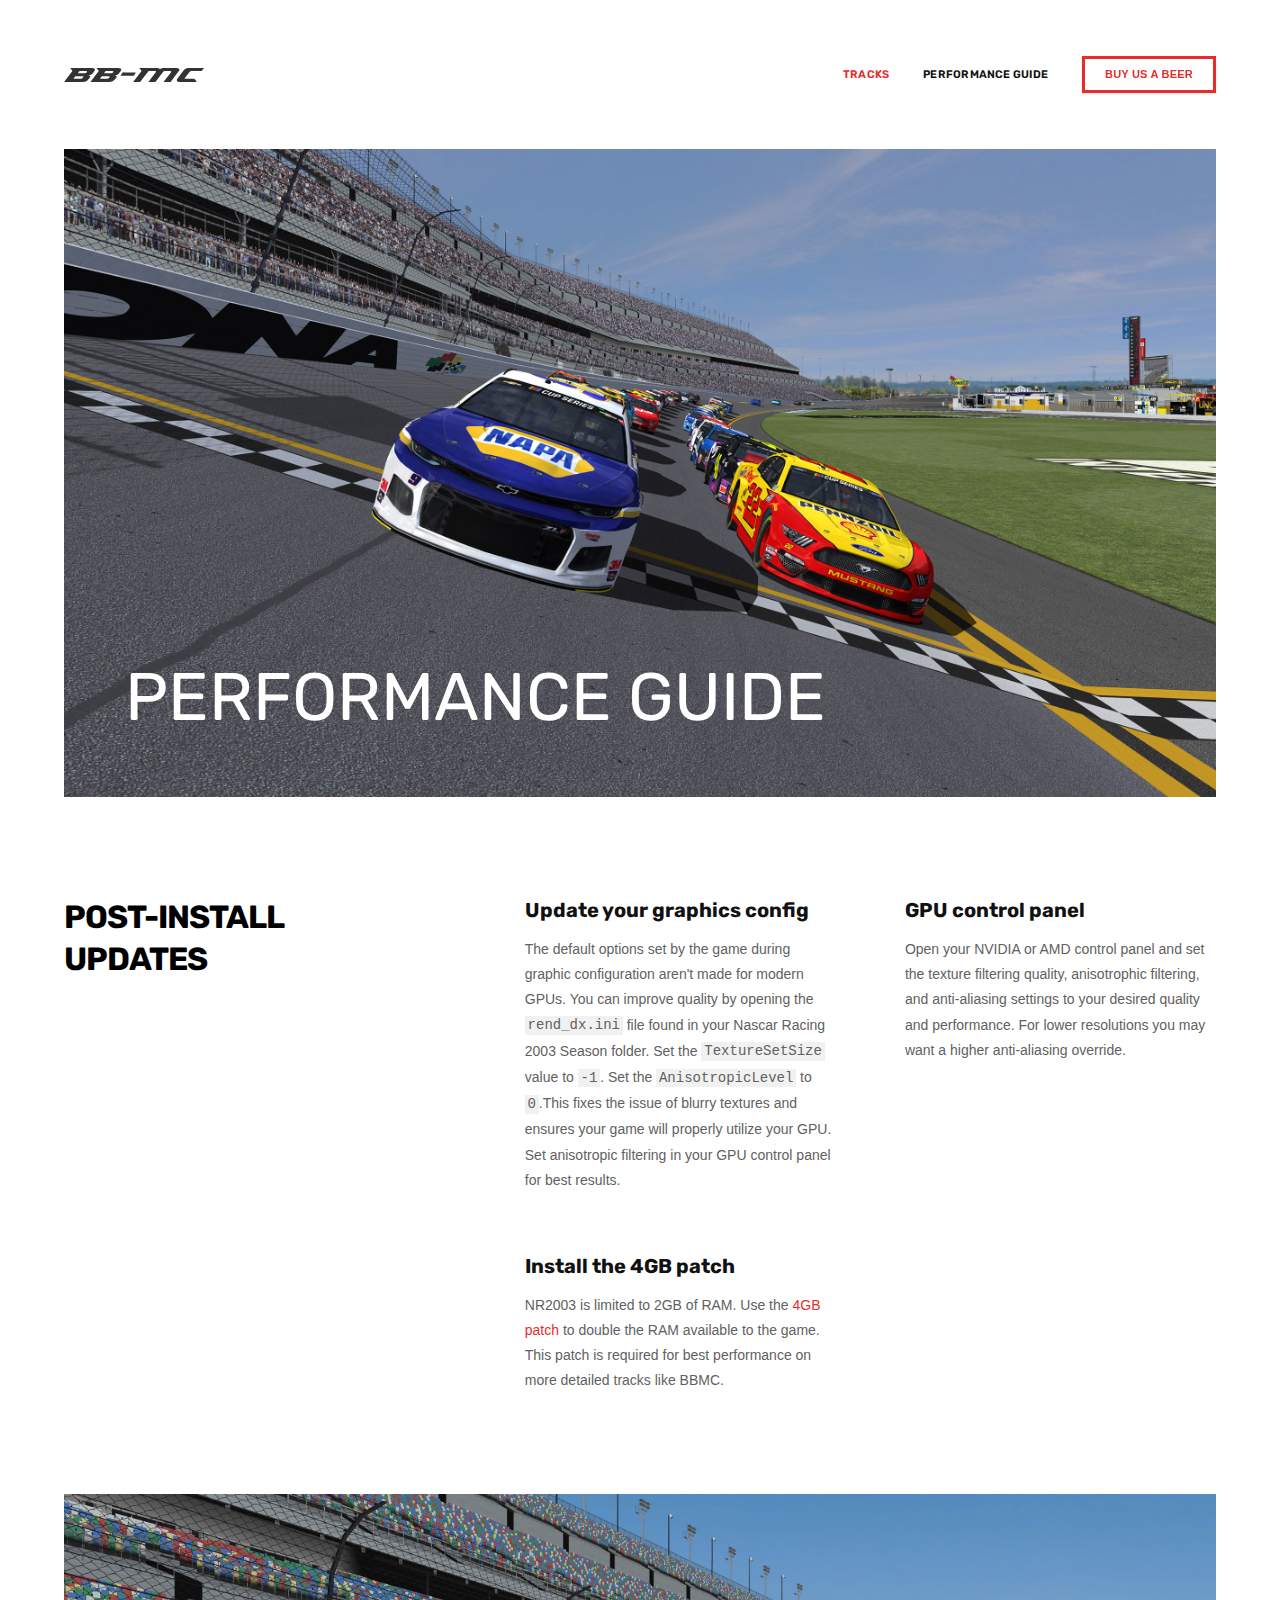
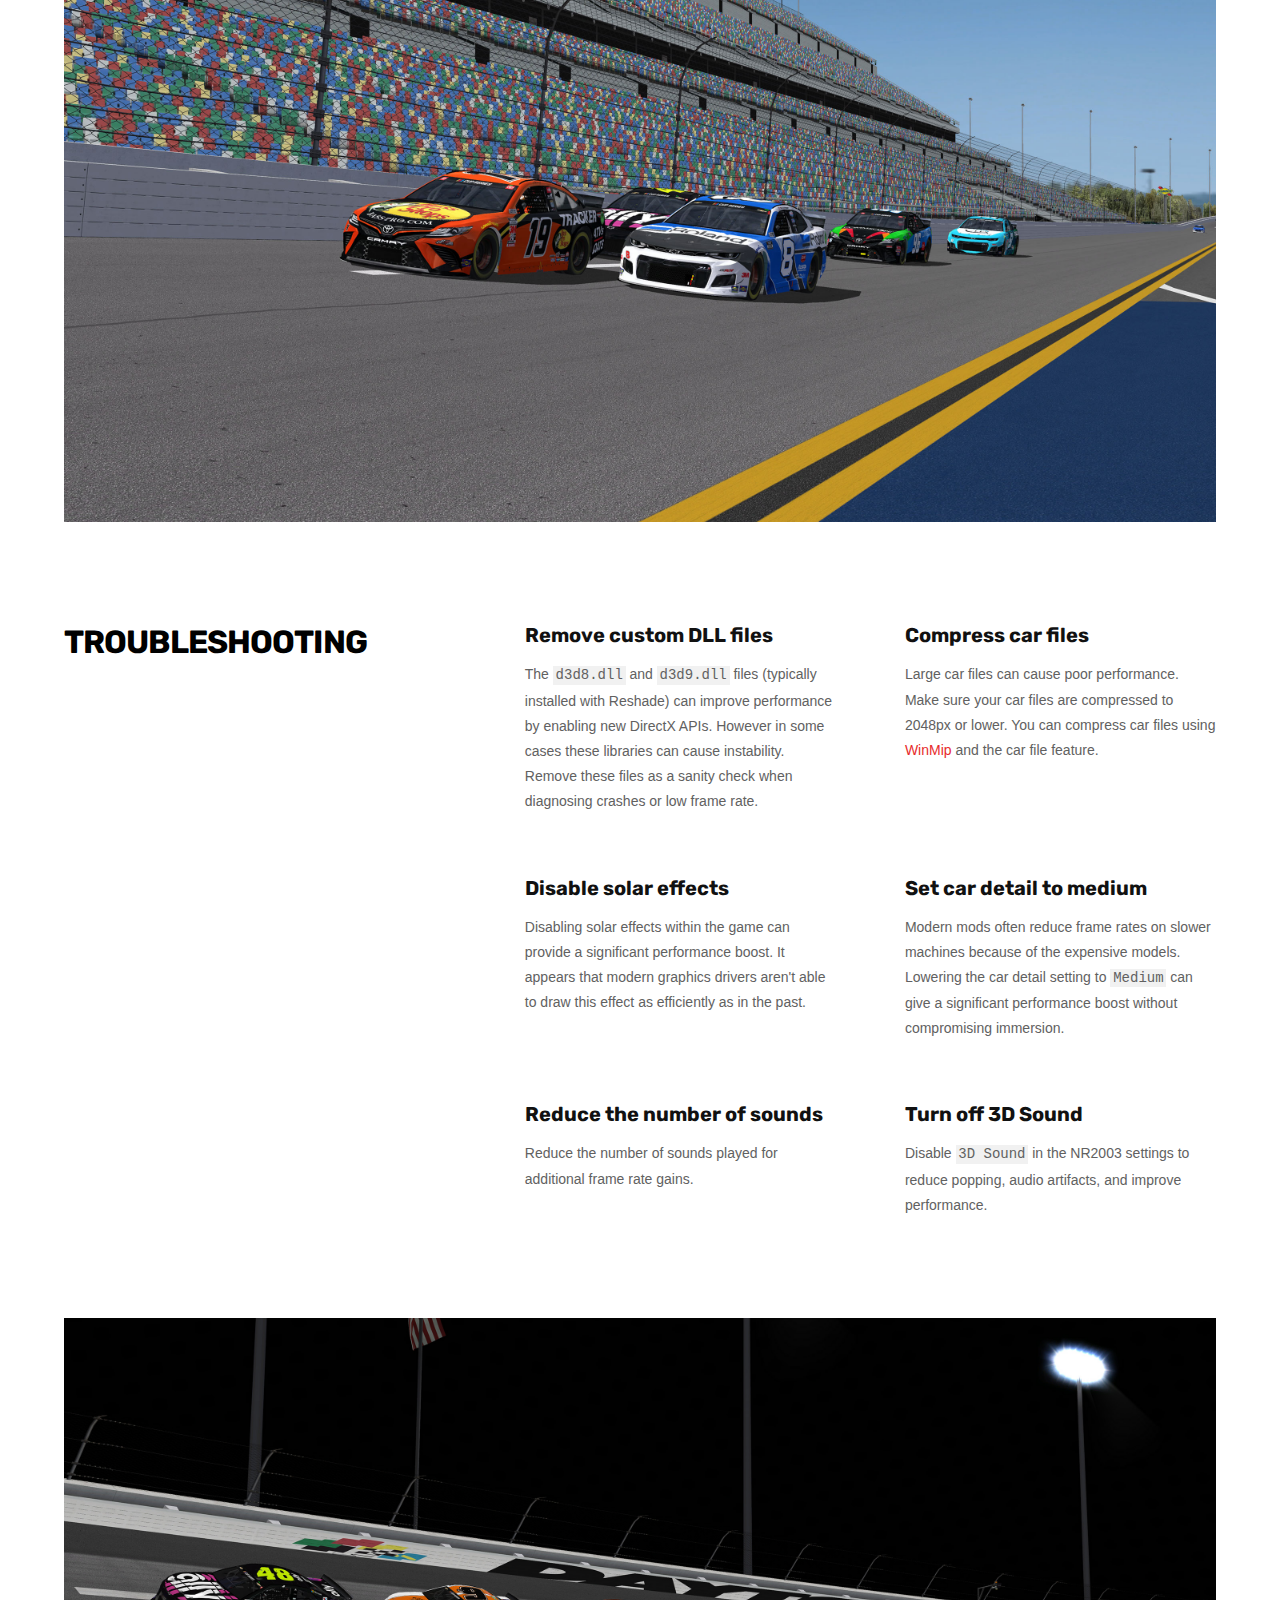
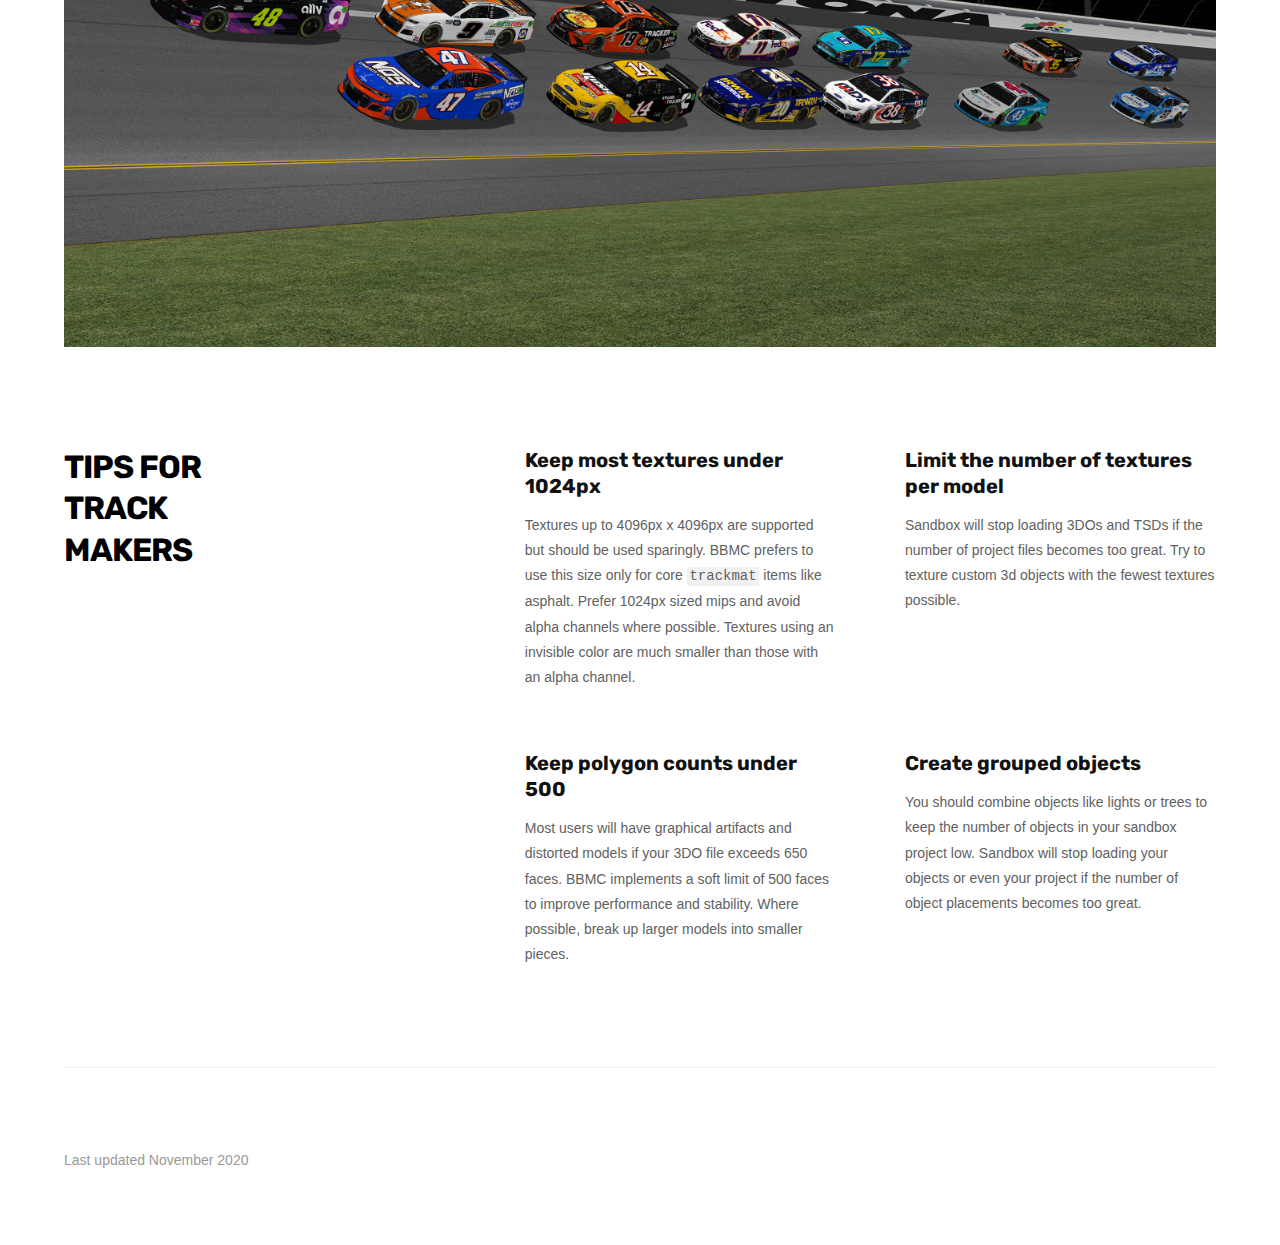
==== commit 0bfc5477: "Updating guide" ====
--- a/performance-guide/index.html
+++ b/performance-guide/index.html
@@ -55,7 +55,7 @@
       <div class="wrapper flex">
         <h2>Troubleshooting</h2>
         <ul>
-          <li><strong>Remove custom DLL files</strong><span>The <code>d3d8.dll</code> and <code>d3d9.dll</code> files can often improve performance by enabling new DirectX APIs. However in some cases these libraries can cause instability. Remove these files as a sanity check when diagnosing crashes or low frame rate.</span></li><li><strong>Compress car files</strong><span>Large car files can cause poor performance. Make sure your car files are compressed to 2048px or lower. You can compress car files using <a href="https://nr2k3.weebly.com/links.html">WinMip</a> and the car file feature.</span></li><li><strong>Disable solar effects</strong><span>Disabling solar effects within the game can provide a significant performance boost. It appears that modern graphics drivers aren't able to draw this effect as efficiently as in the past.</span></li><li><strong>Set car detail to medium</strong><span>Modern mods often reduce frame rates on slower machines because of the expensive models. Lowering the car detail setting to <code>Medium</code> can give a significant performance boost without compromising immersion.</span></li><li><strong>Reduce the number of sounds</strong><span>Reduce the number of sounds played for additional frame rate gains. Disable <code>3D Sound</code> in the NR2003 settings to reduce popping and audio artifacts.</span></li>
+          <li><strong>Remove custom DLL files</strong><span>The <code>d3d8.dll</code> and <code>d3d9.dll</code> files (typically installed with Reshade) can improve performance by enabling new DirectX APIs. However in some cases these libraries can cause instability. Remove these files as a sanity check when diagnosing crashes or low frame rate.</span></li><li><strong>Compress car files</strong><span>Large car files can cause poor performance. Make sure your car files are compressed to 2048px or lower. You can compress car files using <a href="https://nr2k3.weebly.com/links.html">WinMip</a> and the car file feature.</span></li><li><strong>Disable solar effects</strong><span>Disabling solar effects within the game can provide a significant performance boost. It appears that modern graphics drivers aren't able to draw this effect as efficiently as in the past.</span></li><li><strong>Set car detail to medium</strong><span>Modern mods often reduce frame rates on slower machines because of the expensive models. Lowering the car detail setting to <code>Medium</code> can give a significant performance boost without compromising immersion.</span></li><li><strong>Reduce the number of sounds</strong><span>Reduce the number of sounds played for additional frame rate gains.</span></li><li><strong>Turn off 3D Sound</strong><span>Disable <code>3D Sound</code> in the NR2003 settings to reduce popping, audio artifacts, and improve performance.</span></li>
         </ul>
       </div>
 
